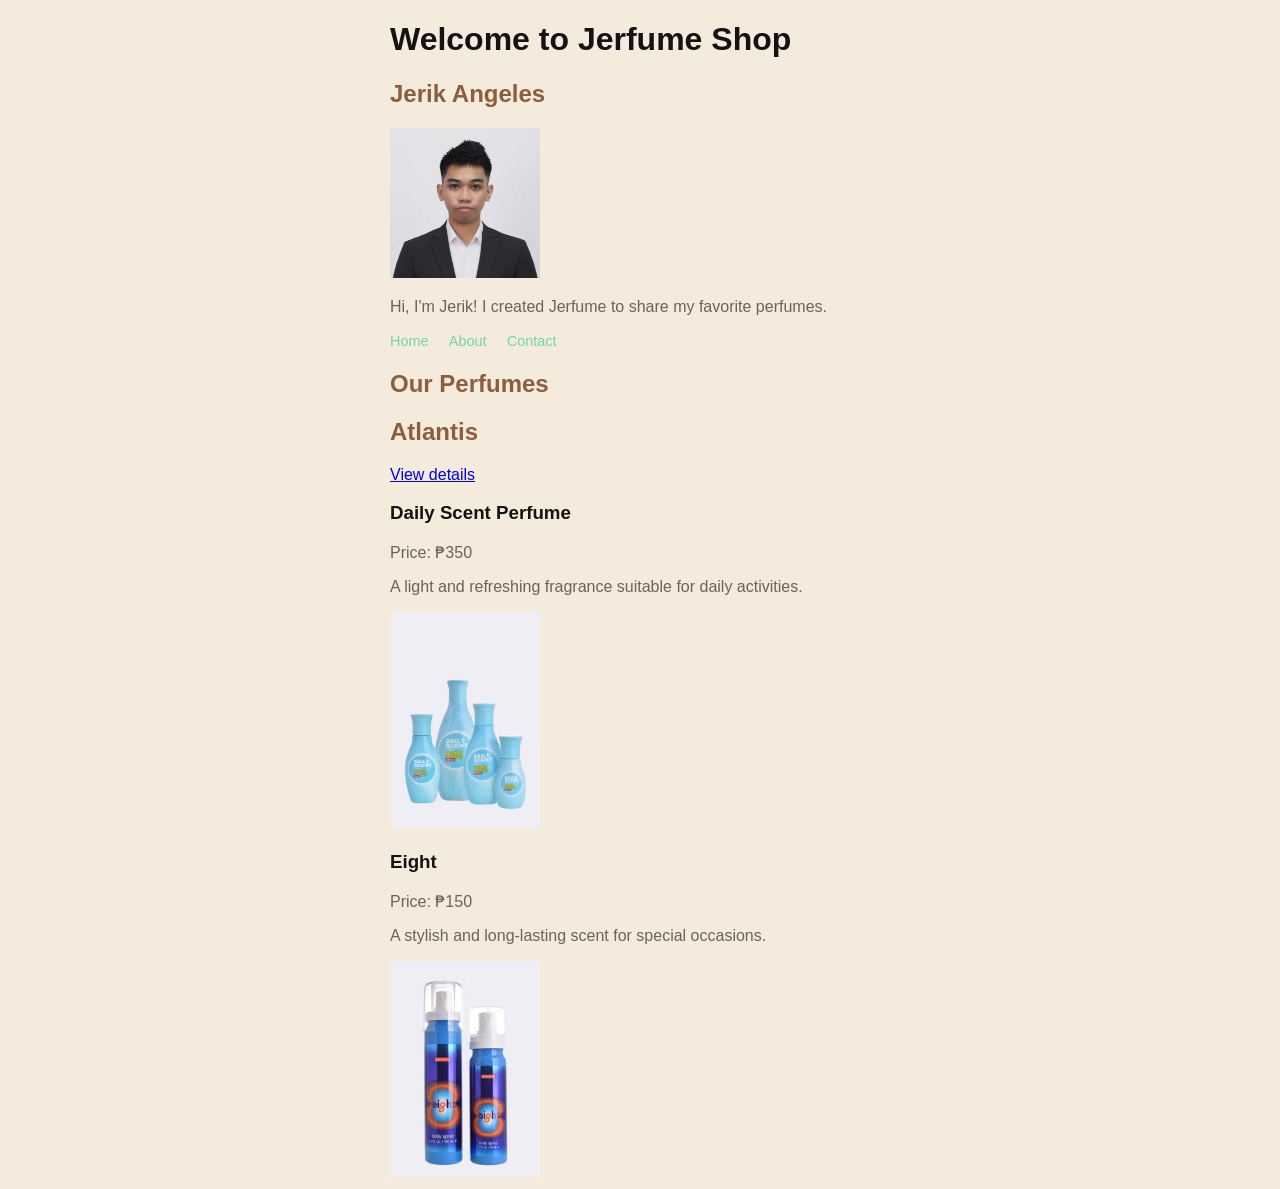
==== index.html @ 35aedf1f "updated" ====
<!DOCTYPE html>
<html lang="en">
<head>
    <meta charset="UTF-8">
    <title>Jerfume Shop</title>
        <link rel="stylesheet" href="style.css">


</head>
<body>
    <div style="width: 500px; margin: auto; text-align: justify;">
        
        <h1>Welcome to Jerfume Shop</h1>
        <h2>Jerik Angeles</h2>
        <img src="pic.jpg" alt="picture" width="30%" height="auto"><br>
        <p>Hi, I'm Jerik! I created Jerfume to share my favorite perfumes.</p>
        
<nav>
  <ul>
    <font color =blue><li><a href="index.html">Home</a></li>
    <li><a href="about.html">About</a></li>
    <li><a href="contact.html">Contact</a></li></font>
  </ul>
</nav></li>
        <h2>Our Perfumes</h2>
        
        <article>
            <h2>Atlantis</h2>
            <a href="products/atlantis.html">View details</a>

        </article>
        
        <article>
            <h3>Daily Scent Perfume</h3>
            <p>Price: ₱350</p>
            <p>A light and refreshing fragrance suitable for daily activities.</p>
            <img src="scent.jpg" alt="BENCH Daily Scent perfume" width="30%" height="auto">
        </article>
        
        <article>
            <h3>Eight</h3>
            <p>Price: ₱150</p>
            <p>A stylish and long-lasting scent for special occasions.</p>
            <img src="eight.jpg" width="30%" height="auto" alt="Eight">
        </article>
        
    </div>
</body>
</html>
</DOCTYPE html>
---- style.css ----
/* =========================
   VARIABLES
========================= */

:root {
    --brand-color: #8b5e3c;
    --brand-dark: #5c3d28;
    --accent-color: #c9a66b;
    --dark-color: #241ba7;
    --muted-color: #6b625a;
    --light-background: #e6a659;
    --white: #ffffff;
}


/* =========================
   BASE STYLES
========================= */

* {
    box-sizing: border-box;
}
body {
    background-color: #F5EBDD;
    color: #141212;
    font-family: Arial, sans-serif;
}

/* =========================
   HEADER
========================= */

header {
    background: var(--brand-color);
    color: white;
    padding: 25px;
    text-align: center;
}

header h1 {
    margin: 0;
}

/* =========================
   PRODUCT INFORMATION
========================= */

.product-container {
    display: flex;
    align-items: flex-start;
    gap: 40px;
    max-width: 1000px;
    margin: 30px auto;
    padding: 30px;
    background: white;
    border-radius: 15px;
    box-shadow: 0 4px 15px rgba(0, 0, 0, 0.1);
}

.product-image {
    flex: 1;
    text-align: center;
}

.product-image img {
    width: 300px;
    max-width: 100%;
    border-radius: 12px;
}

.product-description {
    flex: 1;
}

.product-description h2 {
    font-size: 32px;
    margin-top: 0;
}

.product-description h3 {
    color: var(--brand-color);
    margin-top: 20px;
}

.product-description p {
    color: var(--muted-color);
}

.product-description ul {
    padding-left: 20px;
}

.product-description li {
    margin-bottom: 8px;
}


/* =========================
   NAVIGATION
========================= */

nav ul { list-style: none; margin: 0; padding: 0; }
nav li { display: inline-block; margin-right: 16px; }
nav a { color: #6FD6A8; text-decoration: none; font-size: 0.9rem; }
nav a:hover { text-decoration: underline; }

/* =========================
   MAIN CONTENT
========================= */

main {  
    max-width: 1000px;
    margin: 40px auto;
    padding: 20px;
}

h2 {
    color: var(--brand-color);
}

p {
    color: var(--muted-color);
}


/* =========================
   PLACE CARDS
========================= */

.card {
  background: var(--paper);
  border-left: 4px solid var(--brand);
  border-radius: 8px;
  padding: 14px 16px;
  margin-bottom: 12px;
}

.card img {
    max-width: 100%;
    height: auto;
    border-radius: 10px;
}


/* =========================
   CONTACT FORM
========================= */

form {
    max-width: 650px;
    margin: 30px auto;
}

fieldset {
    background: white;
    border: none;
    border-radius: 12px;
    padding: 30px;
    box-shadow: 0 4px 15px rgba(0, 0, 0, 0.08);
}

legend {
    background: var(--brand-color);
    color: white;
    padding: 8px 18px;
    border-radius: 20px;
}

label {
    display: block;
    margin-top: 15px;
    font-weight: bold;
    
input:focus,
textarea:focus {
  outline: 3px solid var(--brand);
  outline-offset: 2px;
}

textarea {
    min-height: 120px;
}

button {
    background: var(--brand-color);
    color: white;
    border: none;
    padding: 12px 25px;
    border-radius: 20px;
    cursor: pointer;
    margin-top: 20px;
}

button:hover {
    opacity: 0.85;
}


/* =========================
   FOOTER
========================= */

footer {
    background: var(--dark-color);
    color: white;
    text-align: center;
    padding: 20px;
    margin-top: 40px;
}

footer p {
    color: white;
}
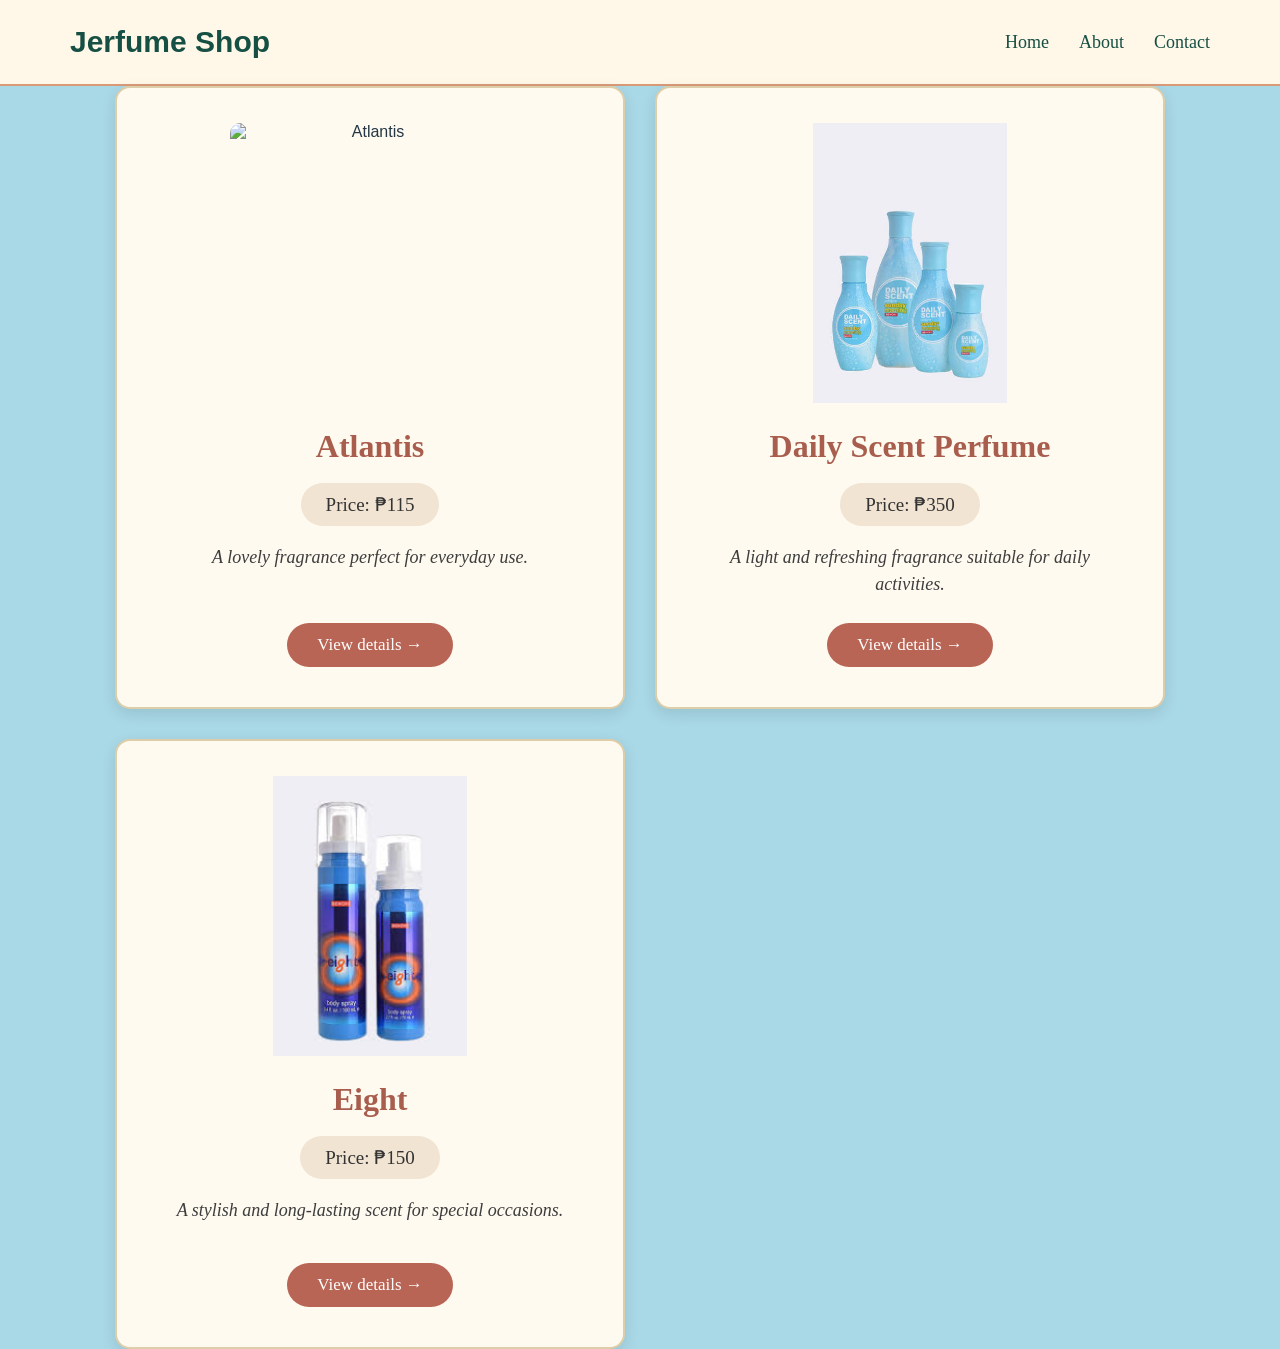
==== commit 01707f81: "update index" ====
--- a/index.html
+++ b/index.html
@@ -8,43 +8,73 @@
 
 </head>
 <body>
-    <div style="width: 500px; margin: auto; text-align: justify;">
-        
-        <h1>Welcome to Jerfume Shop</h1>
-        <h2>Jerik Angeles</h2>
-        <img src="pic.jpg" alt="picture" width="30%" height="auto"><br>
-        <p>Hi, I'm Jerik! I created Jerfume to share my favorite perfumes.</p>
-        
-<nav>
-  <ul>
-    <font color =blue><li><a href="index.html">Home</a></li>
-    <li><a href="about.html">About</a></li>
-    <li><a href="contact.html">Contact</a></li></font>
-  </ul>
-</nav></li>
-        <h2>Our Perfumes</h2>
-        
-        <article>
-            <h2>Atlantis</h2>
-            <a href="products/atlantis.html">View details</a>
 
-        </article>
-        
-        <article>
-            <h3>Daily Scent Perfume</h3>
-            <p>Price: ₱350</p>
-            <p>A light and refreshing fragrance suitable for daily activities.</p>
-            <img src="scent.jpg" alt="BENCH Daily Scent perfume" width="30%" height="auto">
-        </article>
-        
-        <article>
-            <h3>Eight</h3>
-            <p>Price: ₱150</p>
-            <p>A stylish and long-lasting scent for special occasions.</p>
-            <img src="eight.jpg" width="30%" height="auto" alt="Eight">
-        </article>
-        
+<header class="site-header">
+
+    <h1>Jerfume Shop</h1>
+
+    <nav>
+        <ul>
+            <li><a href="index.html">Home</a></li>
+            <li><a href="about.html">About</a></li>
+            <li><a href="contact.html">Contact</a></li>
+        </ul>
+    </nav>
+
+</header>
+        <div class="product-container">
+
+    <!-- 1. ATLANTIS -->
+    <div class="product-card">
+        <img src="Atlantis.jpg" alt="Atlantis">
+
+        <h2>Atlantis</h2>
+
+        <div class="price">
+            Price: ₱115
+        </div>
+
+        <p>
+            A lovely fragrance perfect for everyday use.
+        </p>
+
+        <a href="products/atlantis.html">View details →</a>
     </div>
-</body>
-</html>
-</DOCTYPE html>+
+
+    <!-- 2. DAILY SCENT -->
+    <div class="product-card">
+        <img src="scent.jpg" alt="Daily Scent Perfume">
+
+        <h2>Daily Scent Perfume</h2>
+
+        <div class="price">
+            Price: ₱350
+        </div>
+
+        <p>
+            A light and refreshing fragrance suitable for daily activities.
+        </p>
+
+        <a href="#">View details →</a>
+    </div>
+
+
+    <!-- 3. EIGHT -->
+    <div class="product-card">
+        <img src="eight.jpg" alt="Eight">
+
+        <h2>Eight</h2>
+
+        <div class="price">
+            Price: ₱150
+        </div>
+
+        <p>
+            A stylish and long-lasting scent for special occasions.
+        </p>
+
+        <a href="#">View details →</a>
+    </div>
+
+</div>
--- a/style.css
+++ b/style.css
@@ -1,213 +1,1002 @@
+/* =====================================
+   ATLANTIS PRODUCT PAGE
+===================================== */
+
+.atlantis-product {
+    background-color: #a9d8e6;
+    min-height: 100vh;
+    padding: 50px 30px;
+    box-sizing: border-box;
+}
+
+
+/* MAIN CARD */
+
+.atlantis-card {
+    max-width: 1100px;
+    margin: auto;
+
+    background-color: #fffaf0;
+
+    border: 2px solid #ddcda9;
+    border-radius: 18px;
+
+    padding: 40px;
+
+    display: grid;
+    grid-template-columns: 45% 55%;
+    gap: 45px;
+
+    box-sizing: border-box;
+
+    box-shadow: 0 5px 15px rgba(0,0,0,0.10);
+}
+
+
+/* IMAGE */
+
+.atlantis-image {
+    display: flex;
+    justify-content: center;
+    align-items: flex-start;
+}
+
+.atlantis-image img {
+    width: 100%;
+    max-width: 400px;
+    height: 400px;
+
+    object-fit: contain;
+
+    margin-top: -15px;
+
+    border-radius: 12px;
+}
+
+
+/* DETAILS */
+
+.atlantis-details h1 {
+    font-family: Georgia, serif;
+
+    font-size: 50px;
+    font-style: italic;
+
+    color: #176b63;
+
+    margin: 0 0 25px;
+}
+
+
+/* DETAILS ROW */
+
+.detail-row {
+    display: grid;
+    grid-template-columns: 35% 65%;
+
+    padding: 17px 0;
+
+    border-top: 1px solid #ddd8ca;
+
+    font-size: 18px;
+}
+
+.detail-row strong {
+    color: #087c57;
+}
+
+.detail-row em {
+    font-family: Georgia, serif;
+}
+
+
+/* WHY CHOOSE */
+
+.atlantis-details h2 {
+    font-family: Georgia, serif;
+
+    color: #087c57;
+
+    font-size: 24px;
+
+    margin-top: 30px;
+}
+
+.benefits {
+    padding-left: 25px;
+}
+
+.benefits li {
+    margin: 10px 0;
+
+    font-size: 17px;
+}
+
+
+/* QUANTITY */
+
+.quantity {
+    margin-top: 25px;
+}
+
+.quantity label {
+    color: #176b63;
+
+    font-weight: bold;
+
+    margin-right: 12px;
+}
+
+.quantity input {
+    width: 80px;
+
+    padding: 10px;
+
+    border: 1px solid #ccc;
+
+    border-radius: 8px;
+}
+
+
+/* BUTTONS */
+
+.product-buttons {
+    display: flex;
+
+    gap: 15px;
+
+    margin-top: 25px;
+}
+
+.product-buttons button {
+    flex: 1;
+
+    padding: 14px;
+
+    border: none;
+
+    border-radius: 30px;
+
+    background-color: #69afc2;
+
+    color: white;
+
+    font-size: 17px;
+
+    cursor: pointer;
+}
+
+.product-buttons button:hover {
+    background-color: #438e9f;
+}
+
+
+/* EXTRAS */
+
+.extras {
+    margin-top: 25px;
+
+    border: 1px solid #cfc7b5;
+
+    padding: 15px;
+}
+
+.extras legend {
+    color: #087c57;
+
+    font-weight: bold;
+}
+
+.extras label {
+    margin-right: 15px;
+
+    font-size: 15px;
+}
+
+
+/* ORDER */
+
+.order {
+    margin-top: 20px;
+}
+
+.order input {
+    padding: 10px;
+
+    width: 180px;
+
+    border: 1px solid #ccc;
+
+    border-radius: 7px;
+}
+
+.order button {
+    padding: 10px 18px;
+
+    border: none;
+
+    border-radius: 7px;
+
+    background-color: #69afc2;
+
+    color: white;
+
+    cursor: pointer;
+}
+
+
+/* FOOTER */
+
+footer {
+    background-color: #a9d8e6;
+
+    text-align: center;
+
+    padding: 20px;
+
+    color: #426b76;
+}
+
+
+/* MOBILE */
+
+@media (max-width: 800px) {
+
+    .atlantis-card {
+        grid-template-columns: 1fr;
+
+        padding: 25px;
+    }
+
+    .atlantis-image img {
+        height: 300px;
+    }
+
+    .product-buttons {
+        flex-direction: column;
+    }
+}
+
+
+
 /* =========================
-   VARIABLES
-========================= */
-
-:root {
-    --brand-color: #8b5e3c;
-    --brand-dark: #5c3d28;
-    --accent-color: #c9a66b;
-    --dark-color: #241ba7;
-    --muted-color: #6b625a;
-    --light-background: #e6a659;
-    --white: #ffffff;
-}
-
-
-/* =========================
-   BASE STYLES
-========================= */
+   OUR PERFUMES/ index
+   ========================= */
+
+.products {
+    width: 100%;
+    padding: 80px 50px;
+    box-sizing: border-box;
+
+    background-color: #a9d8e6;
+
+    text-align: center;
+}
+
+/* TITLE */
+
+.products > h1 {
+    font-family: Georgia, serif;
+    font-size: 48px;
+    font-style: italic;
+
+    color: #1f1f1f;
+
+    margin: 0 0 55px;
+}
+
+
+/* PRODUCT CONTAINER */
+
+.product-container {
+    width: 100%;
+    max-width: 1050px;
+
+    margin: 0 auto;
+
+    display: grid;
+    grid-template-columns: repeat(2, 1fr);
+
+    gap: 30px;
+}
+
+
+/* PRODUCT CARD */
+
+.product-card {
+    background-color: #fffaf0;
+
+    border: 2px solid #ddcda9;
+    border-radius: 15px;
+
+    padding: 35px 35px 40px;
+
+    min-height: 610px;
+
+    box-sizing: border-box;
+
+    display: flex;
+    flex-direction: column;
+    align-items: center;
+
+    text-align: center;
+
+    box-shadow: 0 5px 15px rgba(0, 0, 0, 0.10);
+
+    transition: transform 0.3s ease,
+                box-shadow 0.3s ease;
+}
+
+
+/* HOVER */
+
+.product-card:hover {
+    transform: translateY(-6px);
+
+    box-shadow: 0 10px 25px rgba(0, 0, 0, 0.15);
+}
+
+
+/* PRODUCT IMAGE */
+
+.product-card img {
+    width: 280px;
+    height: 280px;
+
+    object-fit: contain;
+
+    margin-bottom: 20px;
+
+    border-radius: 10px;
+}
+
+
+/* PRODUCT NAME */
+
+.product-card h2 {
+    font-family: Georgia, serif;
+
+    font-size: 32px;
+
+    color: #a85d4d;
+
+    margin: 5px 0 18px;
+}
+
+
+/* PRICE */
+
+.product-card .price {
+    background-color: #f1e4d2;
+
+    padding: 10px 25px;
+
+    border-radius: 30px;
+
+    font-family: Georgia, serif;
+
+    font-size: 19px;
+
+    color: #333;
+
+    margin-bottom: 18px;
+}
+
+
+/* DESCRIPTION */
+
+.product-card p {
+    max-width: 400px;
+
+    font-family: Georgia, serif;
+
+    font-size: 18px;
+
+    font-style: italic;
+
+    line-height: 1.5;
+
+    color: #3d3d3d;
+
+    margin: 0 0 25px;
+}
+
+
+/* VIEW DETAILS BUTTON */
+
+.product-card a {
+    margin-top: auto;
+
+    display: inline-block;
+
+    background-color: #b96555;
+
+    color: white;
+
+    padding: 12px 30px;
+
+    border-radius: 30px;
+
+    font-family: Georgia, serif;
+
+    font-size: 17px;
+
+    text-decoration: none;
+
+    transition: 0.3s;
+}
+
+
+/* BUTTON HOVER */
+
+.product-card a:hover {
+    background-color: #8f493d;
+
+    transform: scale(1.05);
+}
 
 * {
+    margin: 0;
+    padding: 0;
     box-sizing: border-box;
 }
+
 body {
-    background-color: #F5EBDD;
-    color: #141212;
     font-family: Arial, sans-serif;
-}
-
-/* =========================
-   HEADER
-========================= */
+    background-color: #a9d8e6;
+    color: #243746;
+}
+
+
+/* HEADER */
 
 header {
-    background: var(--brand-color);
+    background-color: #fff8e8;
+
+    padding: 22px 70px;
+
+    display: flex;
+    justify-content: space-between;
+    align-items: center;
+
+    border-bottom: 2px solid #c78f78;
+}
+
+.logo {
+    color: #174f3b;
+
+    text-decoration: none;
+
+    font-family: Georgia, serif;
+    font-size: 28px;
+    font-weight: bold;
+}
+
+nav {
+    display: flex;
+    gap: 30px;
+}
+
+nav a {
+    color: #174f3b;
+
+    text-decoration: none;
+
+    font-family: Georgia, serif;
+    font-size: 18px;
+}
+
+nav a:hover,
+nav .active {
+    color: #b66c57;
+}
+
+
+/* HERO */
+
+.about-hero {
+    min-height: 380px;
+
+    display: flex;
+    justify-content: center;
+    align-items: center;
+
+    text-align: center;
+
+    padding: 60px 20px;
+}
+
+.hero-text {
+    max-width: 750px;
+}
+
+.small-title {
+    color: #087c57;
+
+    letter-spacing: 4px;
+    font-size: 14px;
+
+    margin-bottom: 15px;
+}
+
+.hero-text h1 {
+    font-family: Georgia, serif;
+
+    font-size: 60px;
+    font-style: italic;
+
+    color: #174f3b;
+
+    margin-bottom: 20px;
+}
+
+.hero-text p:last-child {
+    font-family: Georgia, serif;
+
+    font-size: 21px;
+    line-height: 1.6;
+
+    color: #555;
+}
+
+
+/* CONTENT */
+
+.about-content {
+    width: 90%;
+    max-width: 1100px;
+
+    margin: 0 auto 70px;
+}
+
+.about-card {
+    background-color: #fffdf7;
+
+    border: 2px solid #dfcfad;
+    border-radius: 18px;
+
+    padding: 40px;
+
+    margin-bottom: 25px;
+
+    box-shadow: 0 5px 18px rgba(0, 0, 0, 0.08);
+}
+
+.about-card h2 {
+    font-family: Georgia, serif;
+
+    color: #087c57;
+
+    font-size: 30px;
+
+    margin-bottom: 20px;
+}
+
+.about-card p {
+    font-family: Georgia, serif;
+
+    font-size: 17px;
+    line-height: 1.8;
+
+    color: #555;
+
+    margin-bottom: 15px;
+}
+
+
+/* REASONS */
+
+.reasons {
+    display: grid;
+
+    grid-template-columns: repeat(3, 1fr);
+
+    gap: 25px;
+}
+
+.reasons div {
+    background-color: #f8f1df;
+
+    padding: 25px;
+
+    border-radius: 12px;
+
+    text-align: center;
+}
+
+.reasons span {
+    color: #b66c57;
+
+    font-family: Georgia, serif;
+
+    font-size: 30px;
+    font-weight: bold;
+}
+
+.reasons h3 {
+    color: #174f3b;
+
+    font-family: Georgia, serif;
+
+    font-size: 22px;
+
+    margin: 10px 0;
+}
+
+.reasons p {
+    font-size: 15px;
+    line-height: 1.5;
+}
+
+
+/* FOOTER */
+
+footer {
+    background-color: #fff8e8;
+
+    text-align: center;
+
+    padding: 25px;
+
+    border-top: 2px solid #c78f78;
+
+    color: #555;
+}
+
+
+/* MOBILE */
+
+@media (max-width: 750px) {
+
+    header {
+        flex-direction: column;
+        gap: 15px;
+
+        padding: 20px;
+    }
+
+    .hero-text h1 {
+        font-size: 45px;
+    }
+
+    .reasons {
+        grid-template-columns: 1fr;
+    }
+
+    .about-card {
+        padding: 25px;
+    }
+}
+
+* {
+    margin: 0;
+    padding: 0;
+    box-sizing: border-box;
+}
+
+body {
+    font-family: Arial, sans-serif;
+
+    background-color: #a9d8e6;
+
+    color: #243746;
+}
+
+
+/* HEADER */
+
+header {
+    background-color: #fff8e8;
+
+    padding: 22px 70px;
+
+    display: flex;
+
+    justify-content: space-between;
+    align-items: center;
+
+    border-bottom: 2px solid #c78f78;
+}
+
+.logo {
+    color: #174f3b;
+
+    text-decoration: none;
+
+    font-family: Georgia, serif;
+
+    font-size: 28px;
+    font-weight: bold;
+}
+
+nav {
+    display: flex;
+    gap: 30px;
+}
+
+nav a {
+    color: #174f3b;
+
+    text-decoration: none;
+
+    font-family: Georgia, serif;
+
+    font-size: 18px;
+}
+
+nav a:hover,
+nav .active {
+    color: #b66c57;
+}
+
+
+/* HERO */
+
+.contact-hero {
+    text-align: center;
+
+    padding: 70px 20px 50px;
+}
+
+.small-title {
+    color: #087c57;
+
+    font-size: 14px;
+
+    letter-spacing: 4px;
+
+    margin-bottom: 15px;
+}
+
+.contact-hero h1 {
+    font-family: Georgia, serif;
+
+    font-size: 60px;
+
+    font-style: italic;
+
+    color: #174f3b;
+
+    margin-bottom: 20px;
+}
+
+.contact-hero p:last-child {
+    font-family: Georgia, serif;
+
+    font-size: 19px;
+
+    color: #555;
+}
+
+
+/* CONTACT CONTAINER */
+
+.contact-container {
+    width: 90%;
+    max-width: 1100px;
+
+    margin: 0 auto 70px;
+
+    display: grid;
+
+    grid-template-columns: 1fr 1fr;
+
+    gap: 30px;
+}
+
+
+/* INFO */
+
+.contact-info,
+.contact-form {
+    background-color: #fffdf7;
+
+    border: 2px solid #dfcfad;
+
+    border-radius: 18px;
+
+    padding: 40px;
+
+    box-shadow: 0 5px 18px rgba(0, 0, 0, 0.08);
+}
+
+.contact-info h2,
+.contact-form h2 {
+    font-family: Georgia, serif;
+
+    font-size: 30px;
+
+    color: #087c57;
+
+    margin-bottom: 20px;
+}
+
+.contact-info > p {
+    font-family: Georgia, serif;
+
+    line-height: 1.7;
+
+    color: #555;
+
+    margin-bottom: 30px;
+}
+
+
+/* INFO ITEMS */
+
+.info-item {
+    display: flex;
+
+    align-items: center;
+
+    gap: 18px;
+
+    padding: 20px 0;
+
+    border-top: 1px solid #ddd8ca;
+}
+
+.info-item span {
+    font-size: 28px;
+}
+
+.info-item h3 {
+    color: #174f3b;
+
+    font-family: Georgia, serif;
+
+    margin-bottom: 5px;
+}
+
+.info-item p {
+    color: #555;
+}
+
+
+/* FORM */
+
+.contact-form form {
+    display: flex;
+
+    flex-direction: column;
+}
+
+.contact-form label {
+    margin-bottom: 7px;
+
+    color: #174f3b;
+
+    font-weight: bold;
+}
+
+.contact-form input,
+.contact-form textarea {
+    width: 100%;
+
+    padding: 13px;
+
+    margin-bottom: 20px;
+
+    border: 1px solid #d6cdbb;
+
+    border-radius: 8px;
+
+    background-color: #fff;
+
+    font-family: Arial, sans-serif;
+
+    font-size: 15px;
+}
+
+.contact-form textarea {
+    resize: vertical;
+}
+
+.contact-form input:focus,
+.contact-form textarea:focus {
+    outline: none;
+
+    border-color: #69afc2;
+}
+
+
+/* BUTTON */
+
+.contact-form button {
+    padding: 14px;
+
+    border: none;
+
+    border-radius: 25px;
+
+    background-color: #176b63;
+
     color: white;
+
+    font-size: 16px;
+
+    cursor: pointer;
+}
+
+.contact-form button:hover {
+    background-color: #0d514b;
+}
+
+
+/* FOOTER */
+
+footer {
+    background-color: #fff8e8;
+
+    text-align: center;
+
     padding: 25px;
-    text-align: center;
-}
-
-header h1 {
+
+    color: #555;
+
+    border-top: 2px solid #c78f78;
+}
+
+
+/* MOBILE */
+
+@media (max-width: 750px) {
+
+    header {
+        flex-direction: column;
+
+        gap: 15px;
+
+        padding: 20px;
+    }
+
+    .contact-hero h1 {
+        font-size: 45px;
+    }
+
+    .contact-container {
+        grid-template-columns: 1fr;
+    }
+
+    .contact-info,
+    .contact-form {
+        padding: 25px;
+    }
+}
+
+.site-header {
+    display: flex;
+    justify-content: space-between;
+    align-items: center;
+    padding: 25px 70px;
+    background-color: #fff8e8;
+    border-bottom: 2px solid #d99a78;
+}
+
+.site-header h1 {
     margin: 0;
-}
-
-/* =========================
-   PRODUCT INFORMATION
-========================= */
-
-.product-container {
-    display: flex;
-    align-items: flex-start;
-    gap: 40px;
-    max-width: 1000px;
-    margin: 30px auto;
-    padding: 30px;
-    background: white;
-    border-radius: 15px;
-    box-shadow: 0 4px 15px rgba(0, 0, 0, 0.1);
-}
-
-.product-image {
-    flex: 1;
-    text-align: center;
-}
-
-.product-image img {
-    width: 300px;
-    max-width: 100%;
-    border-radius: 12px;
-}
-
-.product-description {
-    flex: 1;
-}
-
-.product-description h2 {
-    font-size: 32px;
-    margin-top: 0;
-}
-
-.product-description h3 {
-    color: var(--brand-color);
-    margin-top: 20px;
-}
-
-.product-description p {
-    color: var(--muted-color);
-}
-
-.product-description ul {
-    padding-left: 20px;
-}
-
-.product-description li {
-    margin-bottom: 8px;
-}
-
-
-/* =========================
-   NAVIGATION
-========================= */
-
-nav ul { list-style: none; margin: 0; padding: 0; }
-nav li { display: inline-block; margin-right: 16px; }
-nav a { color: #6FD6A8; text-decoration: none; font-size: 0.9rem; }
-nav a:hover { text-decoration: underline; }
-
-/* =========================
-   MAIN CONTENT
-========================= */
-
-main {  
-    max-width: 1000px;
-    margin: 40px auto;
-    padding: 20px;
-}
-
-h2 {
-    color: var(--brand-color);
-}
-
-p {
-    color: var(--muted-color);
-}
-
-
-/* =========================
-   PLACE CARDS
-========================= */
-
-.card {
-  background: var(--paper);
-  border-left: 4px solid var(--brand);
-  border-radius: 8px;
-  padding: 14px 16px;
-  margin-bottom: 12px;
-}
-
-.card img {
-    max-width: 100%;
-    height: auto;
-    border-radius: 10px;
-}
-
-
-/* =========================
-   CONTACT FORM
-========================= */
-
-form {
-    max-width: 650px;
-    margin: 30px auto;
-}
-
-fieldset {
-    background: white;
-    border: none;
-    border-radius: 12px;
-    padding: 30px;
-    box-shadow: 0 4px 15px rgba(0, 0, 0, 0.08);
-}
-
-legend {
-    background: var(--brand-color);
-    color: white;
-    padding: 8px 18px;
-    border-radius: 20px;
-}
-
-label {
+    color: #164f43;
+    font-size: 30px;
+}
+
+.site-header nav ul {
+    display: flex;
+    gap: 30px;
+    list-style: none;
+    margin: 0;
+    padding: 0;
+}
+
+.site-header nav ul li {
     display: block;
-    margin-top: 15px;
-    font-weight: bold;
-    
-input:focus,
-textarea:focus {
-  outline: 3px solid var(--brand);
-  outline-offset: 2px;
-}
-
-textarea {
-    min-height: 120px;
-}
-
-button {
-    background: var(--brand-color);
-    color: white;
-    border: none;
-    padding: 12px 25px;
-    border-radius: 20px;
-    cursor: pointer;
-    margin-top: 20px;
-}
-
-button:hover {
-    opacity: 0.85;
-}
-
-
-/* =========================
-   FOOTER
-========================= */
-
-footer {
-    background: var(--dark-color);
-    color: white;
-    text-align: center;
-    padding: 20px;
-    margin-top: 40px;
-}
-
-footer p {
-    color: white;
+}
+
+.site-header nav ul li a {
+    text-decoration: none;
+    color: #164f43;
+    font-size: 18px;
+}
+
+.site-header nav ul li a:hover {
+    color: #c86b55;
 }
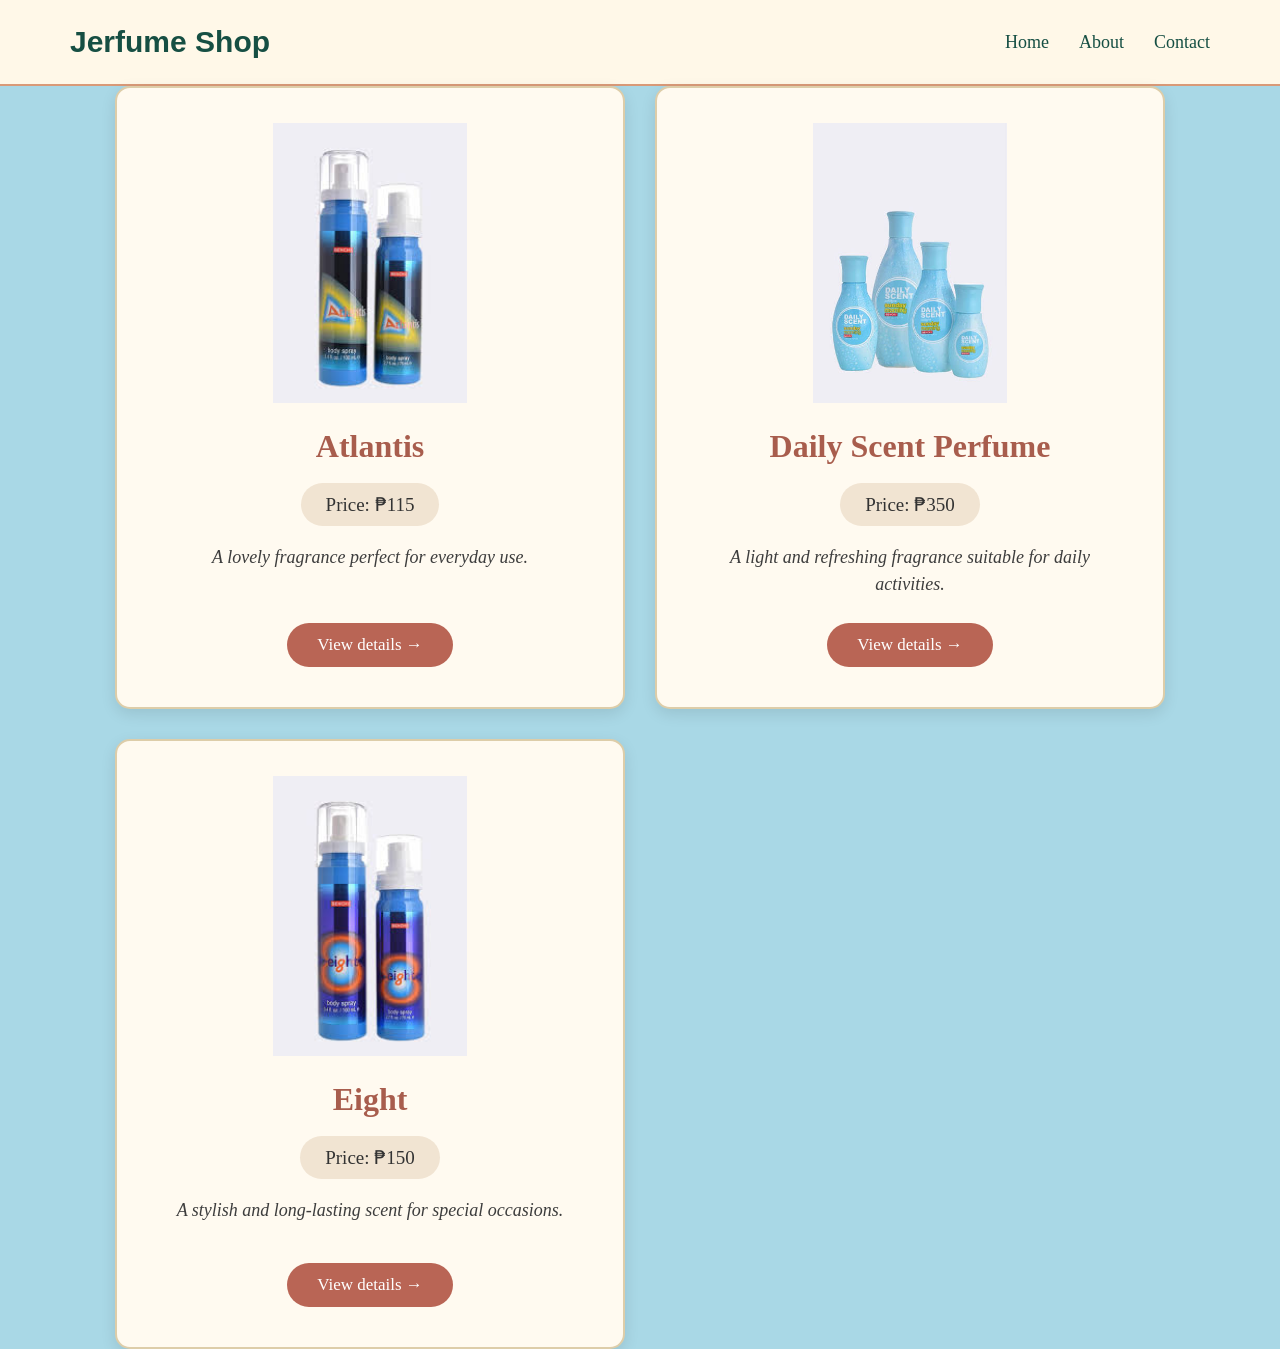
==== commit 43d507be: "update" ====
--- a/index.html
+++ b/index.html
@@ -26,7 +26,7 @@
 
     <!-- 1. ATLANTIS -->
     <div class="product-card">
-        <img src="Atlantis.jpg" alt="Atlantis">
+        <img src="atlantis.jpg" alt="Atlantis">
 
         <h2>Atlantis</h2>
 
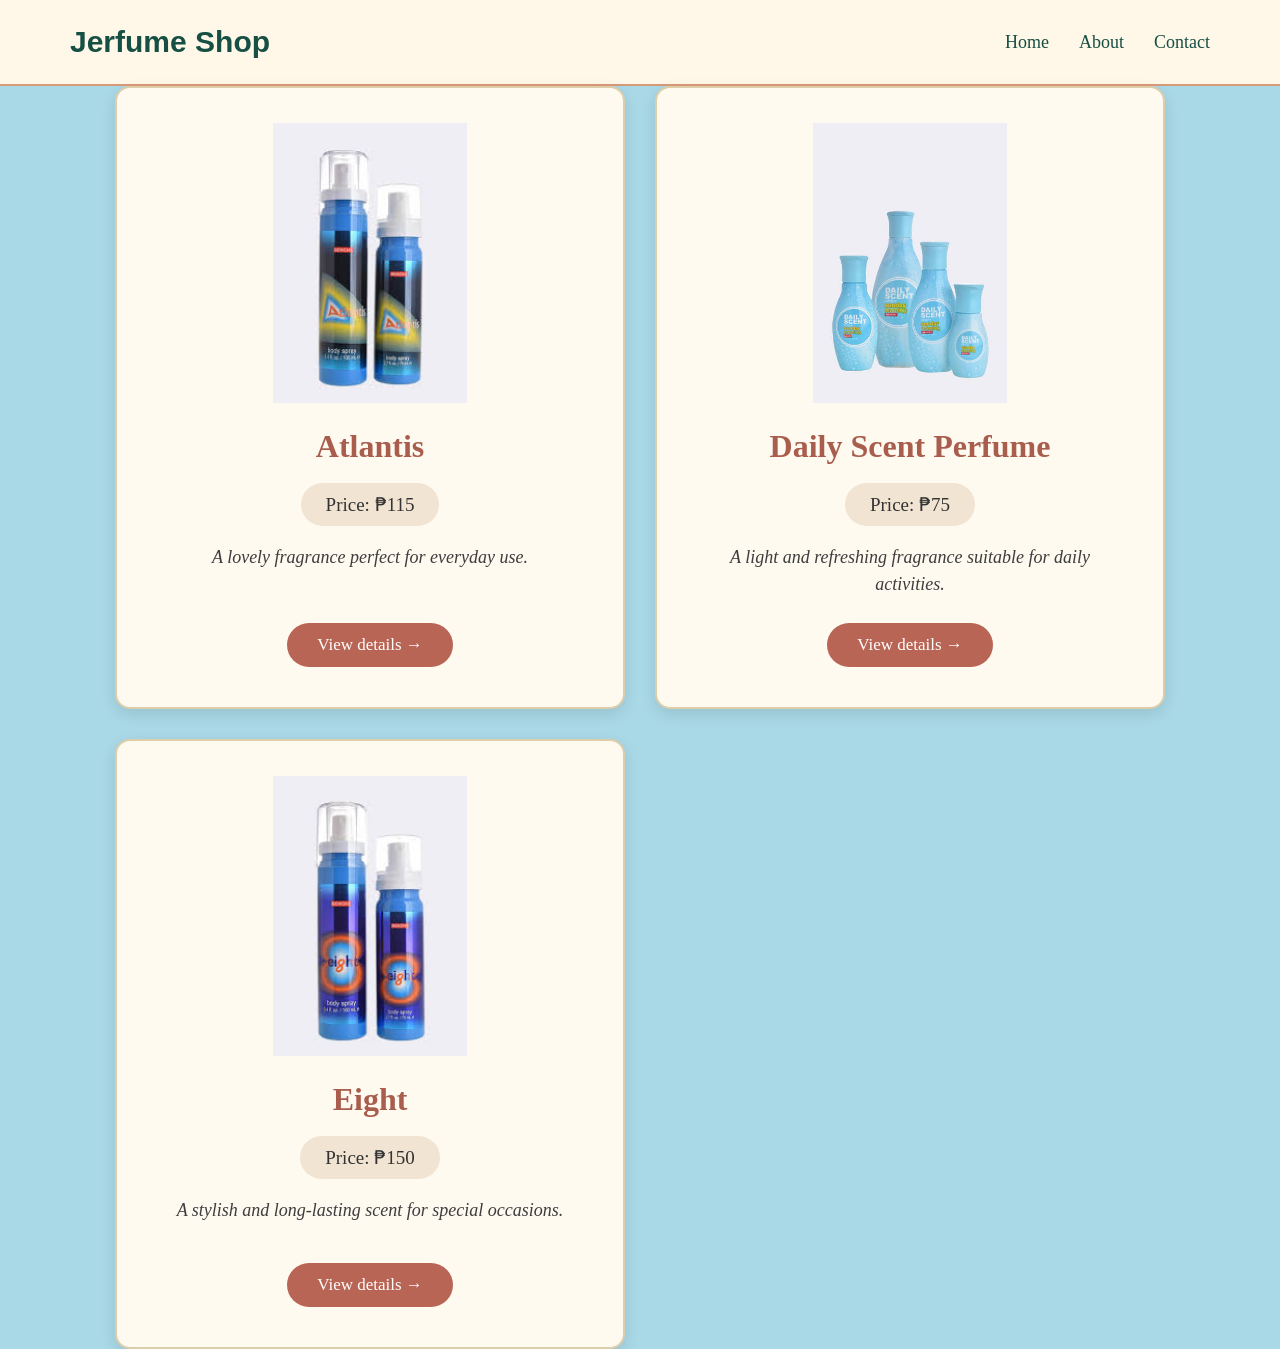
==== commit 1b9065b1: "updated" ====
--- a/index.html
+++ b/index.html
@@ -49,14 +49,14 @@
         <h2>Daily Scent Perfume</h2>
 
         <div class="price">
-            Price: ₱350
+            Price: ₱75
         </div>
 
         <p>
             A light and refreshing fragrance suitable for daily activities.
         </p>
 
-        <a href="#">View details →</a>
+        <a href="/products/scent.html">View details →</a>
     </div>
 
 
@@ -74,7 +74,7 @@
             A stylish and long-lasting scent for special occasions.
         </p>
 
-        <a href="#">View details →</a>
+        <a href="products/eight.html">View details →</a>
     </div>
 
 </div>
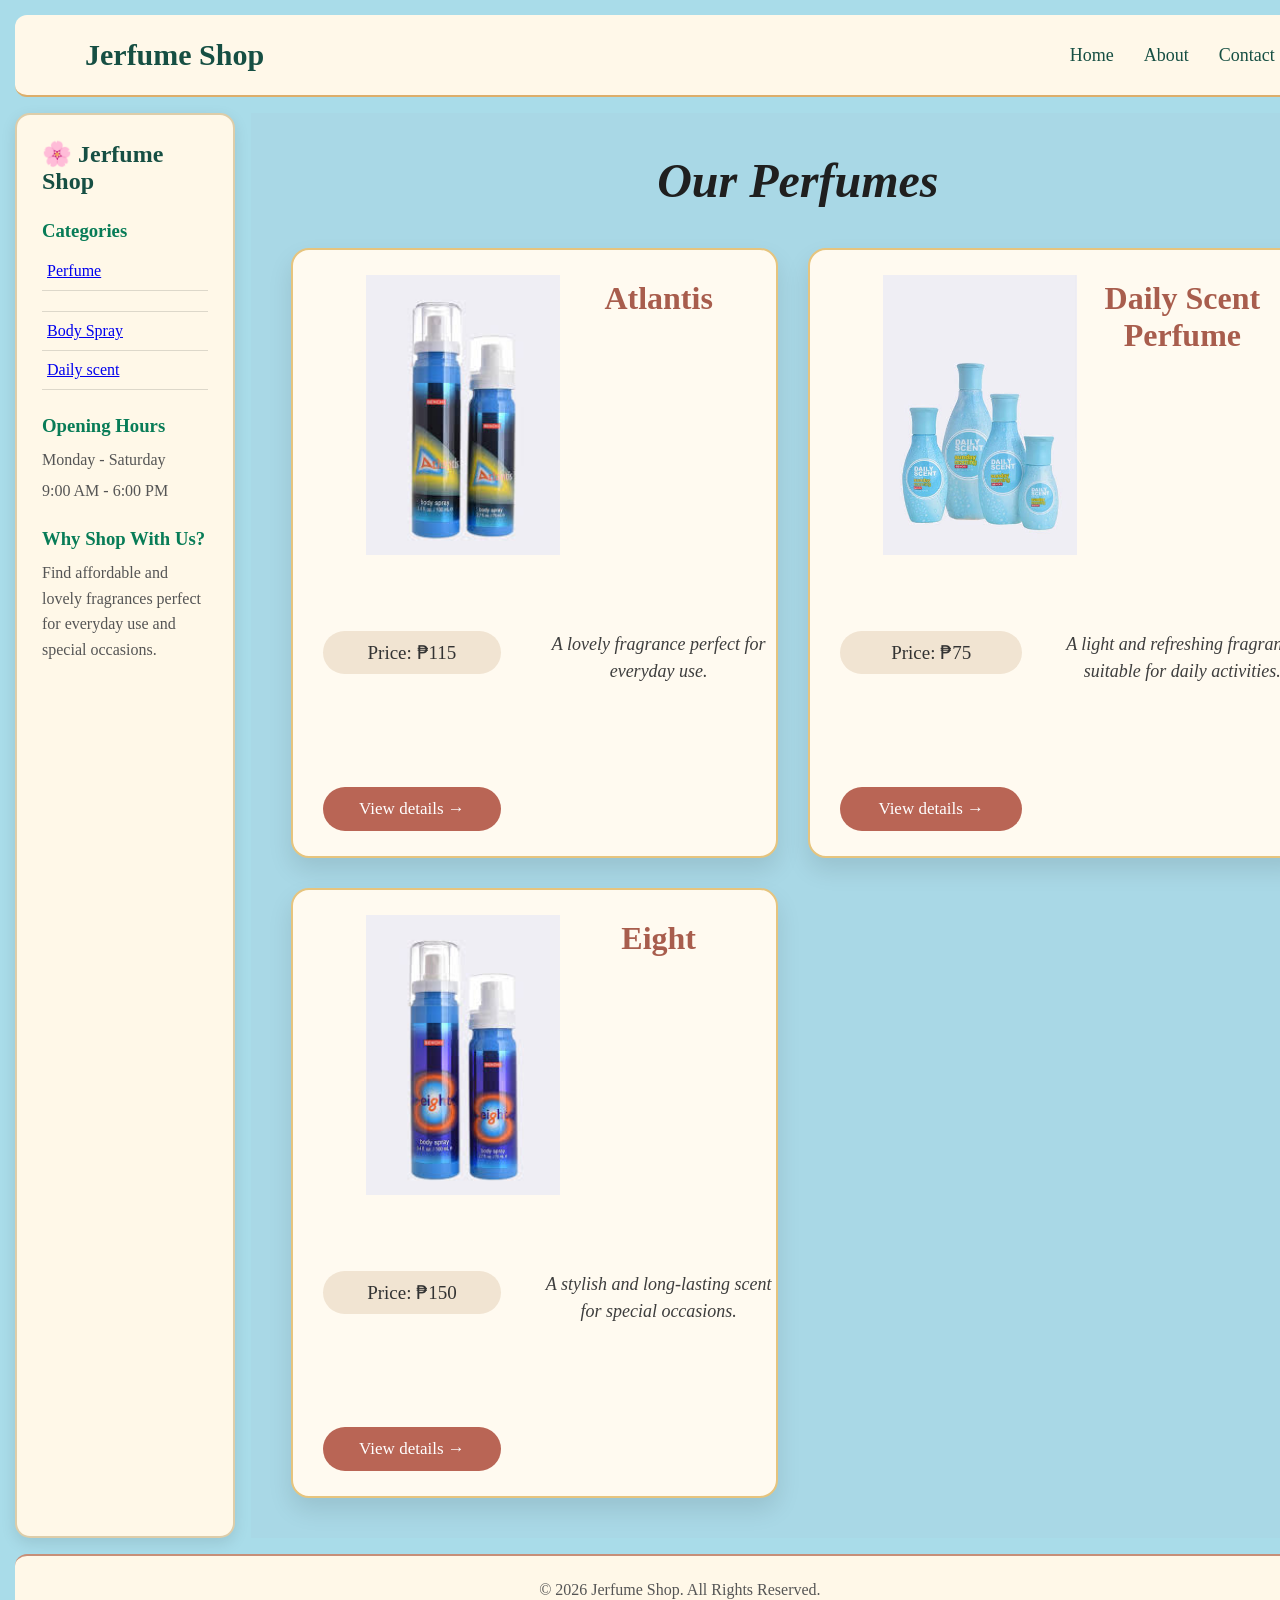
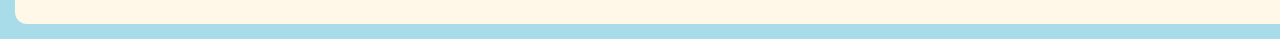
==== commit 6c6e239e: "update" ====
--- a/index.html
+++ b/index.html
@@ -1,80 +1,166 @@
 <!DOCTYPE html>
 <html lang="en">
+
 <head>
     <meta charset="UTF-8">
+    <meta name="viewport" content="width=device-width, initial-scale=1.0">
+
     <title>Jerfume Shop</title>
-        <link rel="stylesheet" href="style.css">
+
+    <link rel="stylesheet" href="style.css">
+</head>
+
+<body>
+
+<div class="page">
+
+    <!-- HEADER -->
+    <header class="site-header">
+
+        <h1>Jerfume Shop</h1>
+
+        <nav>
+            <ul>
+                <li><a href="index.html">Home</a></li>
+                <li><a href="about.html">About</a></li>
+                <li><a href="contact.html">Contact</a></li>
+            </ul>
+        </nav>
+
+    </header>
 
 
-</head>
-<body>
+    <!-- SIDEBAR -->
+    <aside class="sidebar">
 
-<header class="site-header">
+        <h2>🌸 Jerfume Shop</h2>
 
-    <h1>Jerfume Shop</h1>
+        <h3>Categories</h3>
 
-    <nav>
         <ul>
-            <li><a href="index.html">Home</a></li>
-            <li><a href="about.html">About</a></li>
-            <li><a href="contact.html">Contact</a></li>
+            <li><a href="products/atlantis.html">Perfume</a></li>
+            <li><li><a href="products/eight.html">Body Spray</li>
+            <li><a href="products/scent.html">Daily scent</a></li>
+        
         </ul>
-    </nav>
 
-</header>
-        <div class="product-container">
+        <h3>Opening Hours</h3>
 
-    <!-- 1. ATLANTIS -->
-    <div class="product-card">
-        <img src="atlantis.jpg" alt="Atlantis">
+        <p>Monday - Saturday</p>
+        <p>9:00 AM - 6:00 PM</p>
 
-        <h2>Atlantis</h2>
-
-        <div class="price">
-            Price: ₱115
-        </div>
+        <h3>Why Shop With Us?</h3>
 
         <p>
-            A lovely fragrance perfect for everyday use.
+            Find affordable and lovely
+            fragrances perfect for
+            everyday use and special
+            occasions.
         </p>
 
-        <a href="products/atlantis.html">View details →</a>
-    </div>
+    </aside>
 
 
-    <!-- 2. DAILY SCENT -->
-    <div class="product-card">
-        <img src="scent.jpg" alt="Daily Scent Perfume">
+    <!-- MAIN -->
+    <main>
 
-        <h2>Daily Scent Perfume</h2>
+        <section class="products">
 
-        <div class="price">
-            Price: ₱75
-        </div>
+            <h1>Our Perfumes</h1>
+
+            <div class="product-container">
+
+
+                <!-- 1. ATLANTIS -->
+                <div class="product-card">
+
+                    <img src="atlantis.jpg" alt="Atlantis">
+
+                    <h2>Atlantis</h2>
+
+                    <div class="price">
+                        Price: ₱115
+                    </div>
+
+                    <p>
+                        A lovely fragrance perfect
+                        for everyday use.
+                    </p>
+
+                    <a href="products/atlantis.html">
+                        View details →
+                    </a>
+
+                </div>
+
+
+                <!-- 2. DAILY SCENT -->
+                <div class="product-card">
+
+                    <img src="scent.jpg"
+                         alt="Daily Scent Perfume">
+
+                    <h2>Daily Scent Perfume</h2>
+
+                    <div class="price">
+                        Price: ₱75
+                    </div>
+
+                    <p>
+                        A light and refreshing
+                        fragrance suitable for
+                        daily activities.
+                    </p>
+
+                    <a href="products/scent.html">
+                        View details →
+                    </a>
+
+                </div>
+
+
+                <!-- 3. EIGHT -->
+                <div class="product-card">
+
+                    <img src="eight.jpg"
+                         alt="Eight">
+
+                    <h2>Eight</h2>
+
+                    <div class="price">
+                        Price: ₱150
+                    </div>
+
+                    <p>
+                        A stylish and long-lasting
+                        scent for special occasions.
+                    </p>
+
+                    <a href="products/eight.html">
+                        View details →
+                    </a>
+
+                </div>
+
+
+            </div>
+
+        </section>
+
+    </main>
+
+
+    <!-- FOOTER -->
+    <footer>
 
         <p>
-            A light and refreshing fragrance suitable for daily activities.
+            © 2026 Jerfume Shop.
+            All Rights Reserved.
         </p>
 
-        <a href="/products/scent.html">View details →</a>
-    </div>
+    </footer>
 
+</div>
 
-    <!-- 3. EIGHT -->
-    <div class="product-card">
-        <img src="eight.jpg" alt="Eight">
-
-        <h2>Eight</h2>
-
-        <div class="price">
-            Price: ₱150
-        </div>
-
-        <p>
-            A stylish and long-lasting scent for special occasions.
-        </p>
-
-        <a href="products/eight.html">View details →</a>
-    </div>
-
-</div>+</body>
+</html>
--- a/style.css
+++ b/style.css
@@ -1,439 +1,6 @@
 /* =====================================
-   ATLANTIS PRODUCT PAGE
-===================================== */
-
-.atlantis-product {
-    background-color: #a9d8e6;
-    min-height: 100vh;
-    padding: 50px 30px;
-    box-sizing: border-box;
-}
-
-
-/* MAIN CARD */
-
-.atlantis-card {
-    max-width: 1100px;
-    margin: auto;
-
-    background-color: #fffaf0;
-
-    border: 2px solid #ddcda9;
-    border-radius: 18px;
-
-    padding: 40px;
-
-    display: grid;
-    grid-template-columns: 45% 55%;
-    gap: 45px;
-
-    box-sizing: border-box;
-
-    box-shadow: 0 5px 15px rgba(0,0,0,0.10);
-}
-
-
-/* IMAGE */
-
-.atlantis-image {
-    display: flex;
-    justify-content: center;
-    align-items: flex-start;
-}
-
-.atlantis-image img {
-    width: 100%;
-    max-width: 400px;
-    height: 400px;
-
-    object-fit: contain;
-
-    margin-top: -15px;
-
-    border-radius: 12px;
-}
-
-
-/* DETAILS */
-
-.atlantis-details h1 {
-    font-family: Georgia, serif;
-
-    font-size: 50px;
-    font-style: italic;
-
-    color: #176b63;
-
-    margin: 0 0 25px;
-}
-
-
-/* DETAILS ROW */
-
-.detail-row {
-    display: grid;
-    grid-template-columns: 35% 65%;
-
-    padding: 17px 0;
-
-    border-top: 1px solid #ddd8ca;
-
-    font-size: 18px;
-}
-
-.detail-row strong {
-    color: #087c57;
-}
-
-.detail-row em {
-    font-family: Georgia, serif;
-}
-
-
-/* WHY CHOOSE */
-
-.atlantis-details h2 {
-    font-family: Georgia, serif;
-
-    color: #087c57;
-
-    font-size: 24px;
-
-    margin-top: 30px;
-}
-
-.benefits {
-    padding-left: 25px;
-}
-
-.benefits li {
-    margin: 10px 0;
-
-    font-size: 17px;
-}
-
-
-/* QUANTITY */
-
-.quantity {
-    margin-top: 25px;
-}
-
-.quantity label {
-    color: #176b63;
-
-    font-weight: bold;
-
-    margin-right: 12px;
-}
-
-.quantity input {
-    width: 80px;
-
-    padding: 10px;
-
-    border: 1px solid #ccc;
-
-    border-radius: 8px;
-}
-
-
-/* BUTTONS */
-
-.product-buttons {
-    display: flex;
-
-    gap: 15px;
-
-    margin-top: 25px;
-}
-
-.product-buttons button {
-    flex: 1;
-
-    padding: 14px;
-
-    border: none;
-
-    border-radius: 30px;
-
-    background-color: #69afc2;
-
-    color: white;
-
-    font-size: 17px;
-
-    cursor: pointer;
-}
-
-.product-buttons button:hover {
-    background-color: #438e9f;
-}
-
-
-/* EXTRAS */
-
-.extras {
-    margin-top: 25px;
-
-    border: 1px solid #cfc7b5;
-
-    padding: 15px;
-}
-
-.extras legend {
-    color: #087c57;
-
-    font-weight: bold;
-}
-
-.extras label {
-    margin-right: 15px;
-
-    font-size: 15px;
-}
-
-
-/* ORDER */
-
-.order {
-    margin-top: 20px;
-}
-
-.order input {
-    padding: 10px;
-
-    width: 180px;
-
-    border: 1px solid #ccc;
-
-    border-radius: 7px;
-}
-
-.order button {
-    padding: 10px 18px;
-
-    border: none;
-
-    border-radius: 7px;
-
-    background-color: #69afc2;
-
-    color: white;
-
-    cursor: pointer;
-}
-
-
-/* FOOTER */
-
-footer {
-    background-color: #a9d8e6;
-
-    text-align: center;
-
-    padding: 20px;
-
-    color: #426b76;
-}
-
-
-/* MOBILE */
-
-@media (max-width: 800px) {
-
-    .atlantis-card {
-        grid-template-columns: 1fr;
-
-        padding: 25px;
-    }
-
-    .atlantis-image img {
-        height: 300px;
-    }
-
-    .product-buttons {
-        flex-direction: column;
-    }
-}
-
-
-
-/* =========================
-   OUR PERFUMES/ index
-   ========================= */
-
-.products {
-    width: 100%;
-    padding: 80px 50px;
-    box-sizing: border-box;
-
-    background-color: #a9d8e6;
-
-    text-align: center;
-}
-
-/* TITLE */
-
-.products > h1 {
-    font-family: Georgia, serif;
-    font-size: 48px;
-    font-style: italic;
-
-    color: #1f1f1f;
-
-    margin: 0 0 55px;
-}
-
-
-/* PRODUCT CONTAINER */
-
-.product-container {
-    width: 100%;
-    max-width: 1050px;
-
-    margin: 0 auto;
-
-    display: grid;
-    grid-template-columns: repeat(2, 1fr);
-
-    gap: 30px;
-}
-
-
-/* PRODUCT CARD */
-
-.product-card {
-    background-color: #fffaf0;
-
-    border: 2px solid #ddcda9;
-    border-radius: 15px;
-
-    padding: 35px 35px 40px;
-
-    min-height: 610px;
-
-    box-sizing: border-box;
-
-    display: flex;
-    flex-direction: column;
-    align-items: center;
-
-    text-align: center;
-
-    box-shadow: 0 5px 15px rgba(0, 0, 0, 0.10);
-
-    transition: transform 0.3s ease,
-                box-shadow 0.3s ease;
-}
-
-
-/* HOVER */
-
-.product-card:hover {
-    transform: translateY(-6px);
-
-    box-shadow: 0 10px 25px rgba(0, 0, 0, 0.15);
-}
-
-
-/* PRODUCT IMAGE */
-
-.product-card img {
-    width: 280px;
-    height: 280px;
-
-    object-fit: contain;
-
-    margin-bottom: 20px;
-
-    border-radius: 10px;
-}
-
-
-/* PRODUCT NAME */
-
-.product-card h2 {
-    font-family: Georgia, serif;
-
-    font-size: 32px;
-
-    color: #a85d4d;
-
-    margin: 5px 0 18px;
-}
-
-
-/* PRICE */
-
-.product-card .price {
-    background-color: #f1e4d2;
-
-    padding: 10px 25px;
-
-    border-radius: 30px;
-
-    font-family: Georgia, serif;
-
-    font-size: 19px;
-
-    color: #333;
-
-    margin-bottom: 18px;
-}
-
-
-/* DESCRIPTION */
-
-.product-card p {
-    max-width: 400px;
-
-    font-family: Georgia, serif;
-
-    font-size: 18px;
-
-    font-style: italic;
-
-    line-height: 1.5;
-
-    color: #3d3d3d;
-
-    margin: 0 0 25px;
-}
-
-
-/* VIEW DETAILS BUTTON */
-
-.product-card a {
-    margin-top: auto;
-
-    display: inline-block;
-
-    background-color: #b96555;
-
-    color: white;
-
-    padding: 12px 30px;
-
-    border-radius: 30px;
-
-    font-family: Georgia, serif;
-
-    font-size: 17px;
-
-    text-decoration: none;
-
-    transition: 0.3s;
-}
-
-
-/* BUTTON HOVER */
-
-.product-card a:hover {
-    background-color: #8f493d;
-
-    transform: scale(1.05);
-}
+   GENERAL
+===================================== */
 
 * {
     margin: 0;
@@ -448,555 +15,906 @@
 }
 
 
-/* HEADER */
-
-header {
+/* =====================================
+   PAGE GRID
+===================================== */
+
+.page {
+    display: grid;
+
+    grid-template-columns: 220px 1fr;
+
+    grid-template-areas:
+        "masthead masthead"
+        "side main"
+        "foot foot";
+
+    gap: 16px;
+
+    min-height: 100vh;
+
+    padding: 15px;
+}
+
+
+/* =====================================
+   HEADER
+===================================== */
+
+.site-header {
+    grid-area: masthead;
+
+    display: flex;
+
+    justify-content: space-between;
+
+    align-items: center;
+
+    padding: 22px 50px;
+
     background-color: #fff8e8;
 
-    padding: 22px 70px;
-
+    border-bottom: 2px solid #d99a78;
+
+    border-radius: 12px;
+}
+
+.site-header h1 {
+    color: #164f43;
+
+    font-family: Georgia, serif;
+
+    font-size: 30px;
+}
+
+.site-header nav ul {
     display: flex;
+
+    gap: 30px;
+
+    list-style: none;
+}
+
+.site-header nav ul li a {
+    text-decoration: none;
+
+    color: #164f43;
+
+    font-family: Georgia, serif;
+
+    font-size: 18px;
+}
+
+.site-header nav ul li a:hover {
+    color: #c86b55;
+}
+
+
+/* =====================================
+   SIDEBAR
+===================================== */
+
+.sidebar {
+    grid-area: side;
+
+    background-color: #fff8e8;
+
+    border: 2px solid #ddcda9;
+
+    border-radius: 15px;
+
+    padding: 25px;
+
+    box-shadow:
+        0 5px 15px rgba(0, 0, 0, 0.10);
+}
+
+.sidebar h2 {
+    font-family: Georgia, serif;
+
+    color: #164f43;
+
+    font-size: 24px;
+
+    margin-bottom: 25px;
+}
+
+.sidebar h3 {
+    font-family: Georgia, serif;
+
+    color: #087c57;
+
+    margin-top: 25px;
+
+    margin-bottom: 10px;
+}
+
+.sidebar ul {
+    list-style: none;
+}
+
+.sidebar ul li {
+    padding: 10px 5px;
+
+    border-bottom: 1px solid #ddd8ca;
+
+    color: #555;
+}
+
+.sidebar p {
+    color: #555;
+
+    line-height: 1.6;
+
+    margin-bottom: 5px;
+}
+
+
+/* =====================================
+   MAIN
+===================================== */
+
+main {
+    grid-area: main;
+}
+
+
+/* =====================================
+   OUR PERFUMES
+===================================== */
+
+.products {
+    width: 100%;
+
+    padding: 40px;
+
+    background-color: #a9d8e6;
+
+    text-align: center;
+}
+
+.products > h1 {
+    font-family: Georgia, serif;
+
+    font-size: 48px;
+
+    font-style: italic;
+
+    color: #1f1f1f;
+
+    margin-bottom: 40px;
+}
+
+
+/* =====================================
+   PRODUCT CONTAINER
+===================================== */
+
+.product-container {
+    width: 100%;
+
+    max-width: 1050px;
+
+    margin: 0 auto;
+
+    display: grid;
+
+    grid-template-columns: repeat(2, 1fr);
+
+    gap: 30px;
+}
+
+
+/* =====================================
+   PRODUCT CARD
+===================================== */
+
+.product-card {
+    background-color: #fffaf0;
+
+    border: 2px solid #ddcda9;
+
+    border-radius: 15px;
+
+    padding: 35px 35px 40px;
+
+    min-height: 610px;
+
+    display: flex;
+
+    flex-direction: column;
+
+    align-items: center;
+
+    text-align: center;
+
+    box-shadow:
+        0 5px 15px rgba(0, 0, 0, 0.10);
+
+    transition:
+        transform 0.3s ease,
+        box-shadow 0.3s ease;
+}
+
+
+/* HOVER */
+
+.product-card:hover {
+    transform: translateY(-6px);
+
+    box-shadow:
+        0 10px 25px rgba(0, 0, 0, 0.15);
+}
+
+
+/* =====================================
+   PRODUCT IMAGE
+===================================== */
+
+.product-card img {
+    width: 280px;
+
+    height: 280px;
+
+    object-fit: contain;
+
+    margin-bottom: 20px;
+
+    border-radius: 10px;
+}
+
+
+/* =====================================
+   PRODUCT NAME
+===================================== */
+
+.product-card h2 {
+    font-family: Georgia, serif;
+
+    font-size: 32px;
+
+    color: #a85d4d;
+
+    margin: 5px 0 18px;
+}
+
+
+/* =====================================
+   PRICE
+===================================== */
+
+.product-card .price {
+    background-color: #f1e4d2;
+
+    padding: 10px 25px;
+
+    border-radius: 30px;
+
+    font-family: Georgia, serif;
+
+    font-size: 19px;
+
+    color: #333;
+
+    margin-bottom: 18px;
+}
+
+
+/* =====================================
+   DESCRIPTION
+===================================== */
+
+.product-card p {
+    max-width: 400px;
+
+    font-family: Georgia, serif;
+
+    font-size: 18px;
+
+    font-style: italic;
+
+    line-height: 1.5;
+
+    color: #3d3d3d;
+
+    margin-bottom: 25px;
+}
+
+
+/* =====================================
+   VIEW DETAILS
+===================================== */
+
+.product-card a {
+    margin-top: auto;
+
+    display: inline-block;
+
+    background-color: #b96555;
+
+    color: white;
+
+    padding: 12px 30px;
+
+    border-radius: 30px;
+
+    font-family: Georgia, serif;
+
+    font-size: 17px;
+
+    text-decoration: none;
+
+    transition: 0.3s;
+}
+
+.product-card a:hover {
+    background-color: #8f493d;
+
+    transform: scale(1.05);
+}
+
+
+/* =====================================
+   FOOTER
+===================================== */
+
+footer {
+    grid-area: foot;
+
+    background-color: #fff8e8;
+
+    text-align: center;
+
+    padding: 25px;
+
+    border-top: 2px solid #c78f78;
+
+    color: #555;
+
+    border-radius: 12px;
+}
+
+
+/* =====================================
+   MOBILE
+===================================== */
+
+@media (max-width: 800px) {
+
+    .page {
+        grid-template-columns: 1fr;
+
+        grid-template-areas:
+            "masthead"
+            "side"
+            "main"
+            "foot";
+    }
+
+    .site-header {
+        flex-direction: column;
+
+        gap: 15px;
+
+        padding: 20px;
+    }
+
+    .site-header nav ul {
+        gap: 15px;
+
+        flex-wrap: wrap;
+
+        justify-content: center;
+    }
+
+    .product-container {
+        grid-template-columns: 1fr;
+    }
+
+    .product-card {
+        min-height: auto;
+    }
+
+    .product-card img {
+        width: 220px;
+        height: 220px;
+    }
+
+    .products {
+        padding: 25px 10px;
+    }
+
+    .products > h1 {
+        font-size: 38px;
+    }
+}
+
+/* =========================================
+   RESET
+========================================= */
+
+* {
+    box-sizing: border-box;
+}
+
+html,
+body {
+    margin: 0;
+    padding: 0;
+    width: 100%;
+}
+
+
+/* =========================================
+   BODY
+========================================= */
+
+body {
+    background: #a9dce9;
+    color: #173b3b;
+
+    font-family: Georgia, "Times New Roman", serif;
+}
+
+
+/* =========================================
+   HEADER
+========================================= */
+
+.site-header {
+    width: 100%;
+    height: 82px;
+
+    background: #fff8e9;
+
+    border-bottom: 2px solid #dcae6b;
+
+    display: flex;
+    align-items: center;
     justify-content: space-between;
+
+    padding: 0 70px;
+
+    position: relative;
+    z-index: 10;
+}
+
+
+/* LOGO */
+
+.site-header .logo {
+    margin: 0;
+    padding: 0;
+}
+
+.site-header .logo a {
+    color: #155b4d;
+
+    font-size: 30px;
+    font-weight: bold;
+
+    text-decoration: none;
+}
+
+
+/* NAVIGATION */
+
+.site-header .navigation {
+    display: flex;
+    flex-direction: row;
     align-items: center;
 
-    border-bottom: 2px solid #c78f78;
-}
-
-.logo {
-    color: #174f3b;
+    gap: 30px;
+
+    margin: 0;
+    padding: 0;
+}
+
+.site-header .navigation a {
+    color: #173b3b;
+
+    font-size: 18px;
 
     text-decoration: none;
-
-    font-family: Georgia, serif;
-    font-size: 28px;
-    font-weight: bold;
-}
-
-nav {
-    display: flex;
-    gap: 30px;
-}
-
-nav a {
-    color: #174f3b;
-
-    text-decoration: none;
-
-    font-family: Georgia, serif;
-    font-size: 18px;
-}
-
-nav a:hover,
-nav .active {
-    color: #b66c57;
-}
-
-
-/* HERO */
-
-.about-hero {
-    min-height: 380px;
+}
+
+.site-header .navigation a:hover {
+    color: #087b68;
+}
+
+
+/* =========================================
+   PRODUCT PAGE
+========================================= */
+
+.product-page {
+    width: 100%;
+
+    padding: 50px 20px 70px;
+
+    background: #a9dce9;
+}
+
+
+/* =========================================
+   PRODUCT CARD
+========================================= */
+
+.product-card {
+    width: 100%;
+    max-width: 1100px;
+
+    margin: 0 auto;
+
+    background: #fffaf0;
+
+    border: 2px solid #e6c47e;
+
+    border-radius: 18px;
+
+    box-shadow: 0 12px 25px rgba(0, 0, 0, 0.10);
+
+    padding: 25px 30px;
+
+    display: grid;
+
+    grid-template-columns: 42% 58%;
+
+    gap: 35px;
+
+    align-items: start;
+}
+
+
+/* =========================================
+   PRODUCT IMAGE
+========================================= */
+
+.product-image {
+    width: 100%;
 
     display: flex;
     justify-content: center;
+    align-items: flex-start;
+
+    padding-top: 0;
+}
+
+.product-image img {
+    width: 277px;
+    height: 400px;
+
+    object-fit: contain;
+
+    display: block;
+}
+
+
+/* =========================================
+   PRODUCT INFORMATION
+========================================= */
+
+.product-info {
+    width: 100%;
+    min-width: 0;
+}
+
+
+/* TITLE */
+
+.product-info h1 {
+    margin: 0 0 25px;
+
+    color: #176b60;
+
+    font-size: 52px;
+
+    font-style: italic;
+
+    line-height: 1.1;
+
+    text-align: left;
+}
+
+
+/* =========================================
+   INFO ROWS
+========================================= */
+
+.info-row {
+    width: 100%;
+
+    min-height: 58px;
+
+    display: grid;
+
+    grid-template-columns: 30% 70%;
+
     align-items: center;
 
+    border-top: 1px solid #ddd4c2;
+}
+
+.info-row strong {
+    color: #00816e;
+
+    font-size: 17px;
+
+    text-align: left;
+}
+
+.info-row em {
+    color: #263d3c;
+
+    font-size: 17px;
+
+    font-style: italic;
+
+    text-align: left;
+
+    padding-left: 10px;
+}
+
+
+/* =========================================
+   WHY ATLANTIS
+========================================= */
+
+.why-atlantis {
+    margin-top: 25px;
+}
+
+.why-atlantis h2 {
+    margin: 0 0 10px;
+
+    color: #087b68;
+
+    font-size: 27px;
+
+    text-align: left;
+}
+
+.why-atlantis ul {
+    margin: 0;
+
+    padding-left: 25px;
+}
+
+.why-atlantis li {
+    margin-bottom: 10px;
+
+    font-size: 16px;
+}
+
+
+/* =========================================
+   QUANTITY
+========================================= */
+
+.quantity {
+    display: flex;
+
+    align-items: center;
+
+    gap: 10px;
+
+    margin-top: 20px;
+}
+
+.quantity label {
+    color: #087b68;
+
+    font-weight: bold;
+
+    font-size: 16px;
+}
+
+.quantity input {
+    width: 80px;
+    height: 38px;
+
+    padding: 8px;
+
+    border: 1px solid #cfcfcf;
+
+    border-radius: 8px;
+
+    font-size: 15px;
+}
+
+
+/* =========================================
+   BUTTONS
+========================================= */
+
+.buttons {
+    display: grid;
+
+    grid-template-columns: 1fr 1fr;
+
+    gap: 15px;
+
+    margin-top: 20px;
+}
+
+.buttons button {
+    width: 100%;
+
+    padding: 13px;
+
+    border: none;
+
+    border-radius: 30px;
+
+    background: #68b4c9;
+
+    color: white;
+
+    font-size: 16px;
+
+    cursor: pointer;
+}
+
+.buttons button:hover {
+    background: #19776d;
+}
+
+
+/* =========================================
+   OPTIONAL EXTRAS
+========================================= */
+
+.extras {
+    width: 100%;
+
+    margin: 25px 0 20px;
+
+    padding: 15px;
+
+    border: 1px solid #d5c8b4;
+}
+
+.extras legend {
+    padding: 0 8px;
+
+    color: #087b68;
+
+    font-weight: bold;
+}
+
+.extras label {
+    margin-right: 15px;
+
+    font-size: 15px;
+
+    line-height: 2;
+}
+
+
+/* =========================================
+   EMAIL
+========================================= */
+
+.order-email {
+    display: flex;
+
+    align-items: center;
+
+    gap: 6px;
+
+    margin-top: 15px;
+}
+
+.order-email label {
+    font-size: 16px;
+}
+
+.order-email input {
+    flex: 1;
+
+    min-width: 0;
+
+    height: 38px;
+
+    padding: 8px 12px;
+
+    border: 1px solid #ccc;
+
+    border-radius: 8px;
+
+    font-size: 14px;
+}
+
+.order-email button {
+    height: 38px;
+
+    padding: 0 15px;
+
+    border: none;
+
+    border-radius: 8px;
+
+    background: #68b4c9;
+
+    color: white;
+
+    cursor: pointer;
+}
+
+.order-email button:hover {
+    background: #19776d;
+}
+
+
+/* =========================================
+   FOOTER
+========================================= */
+
+.site-footer {
+    width: 100%;
+
+    background: #fff8e9;
+
+    border-top: 2px solid #dcae6b;
+
+    padding: 22px;
+
     text-align: center;
 
-    padding: 60px 20px;
-}
-
-.hero-text {
-    max-width: 750px;
-}
-
-.small-title {
-    color: #087c57;
-
-    letter-spacing: 4px;
+    color: #4a4641;
+
+    font-family: Arial, sans-serif;
+
     font-size: 14px;
-
-    margin-bottom: 15px;
-}
-
-.hero-text h1 {
-    font-family: Georgia, serif;
-
-    font-size: 60px;
-    font-style: italic;
-
-    color: #174f3b;
-
-    margin-bottom: 20px;
-}
-
-.hero-text p:last-child {
-    font-family: Georgia, serif;
-
-    font-size: 21px;
-    line-height: 1.6;
-
-    color: #555;
-}
-
-
-/* CONTENT */
-
-.about-content {
-    width: 90%;
-    max-width: 1100px;
-
-    margin: 0 auto 70px;
-}
-
-.about-card {
-    background-color: #fffdf7;
-
-    border: 2px solid #dfcfad;
-    border-radius: 18px;
-
-    padding: 40px;
-
-    margin-bottom: 25px;
-
-    box-shadow: 0 5px 18px rgba(0, 0, 0, 0.08);
-}
-
-.about-card h2 {
-    font-family: Georgia, serif;
-
-    color: #087c57;
-
-    font-size: 30px;
-
-    margin-bottom: 20px;
-}
-
-.about-card p {
-    font-family: Georgia, serif;
-
-    font-size: 17px;
-    line-height: 1.8;
-
-    color: #555;
-
-    margin-bottom: 15px;
-}
-
-
-/* REASONS */
-
-.reasons {
-    display: grid;
-
-    grid-template-columns: repeat(3, 1fr);
-
-    gap: 25px;
-}
-
-.reasons div {
-    background-color: #f8f1df;
-
-    padding: 25px;
-
-    border-radius: 12px;
-
-    text-align: center;
-}
-
-.reasons span {
-    color: #b66c57;
-
-    font-family: Georgia, serif;
-
-    font-size: 30px;
-    font-weight: bold;
-}
-
-.reasons h3 {
-    color: #174f3b;
-
-    font-family: Georgia, serif;
-
-    font-size: 22px;
-
-    margin: 10px 0;
-}
-
-.reasons p {
-    font-size: 15px;
-    line-height: 1.5;
-}
-
-
-/* FOOTER */
-
-footer {
-    background-color: #fff8e8;
-
-    text-align: center;
-
-    padding: 25px;
-
-    border-top: 2px solid #c78f78;
-
-    color: #555;
-}
-
-
-/* MOBILE */
-
-@media (max-width: 750px) {
-
-    header {
+}
+
+
+/* =========================================
+   MOBILE
+========================================= */
+
+@media (max-width: 800px) {
+
+    .site-header {
+        height: auto;
+
+        padding: 20px;
+
         flex-direction: column;
+
         gap: 15px;
-
-        padding: 20px;
-    }
-
-    .hero-text h1 {
-        font-size: 45px;
-    }
-
-    .reasons {
+    }
+
+    .site-header .navigation {
+        gap: 18px;
+    }
+
+    .product-card {
         grid-template-columns: 1fr;
-    }
-
-    .about-card {
-        padding: 25px;
-    }
-}
-
-* {
-    margin: 0;
-    padding: 0;
-    box-sizing: border-box;
-}
-
-body {
-    font-family: Arial, sans-serif;
-
-    background-color: #a9d8e6;
-
-    color: #243746;
-}
-
-
-/* HEADER */
-
-header {
-    background-color: #fff8e8;
-
-    padding: 22px 70px;
-
-    display: flex;
-
-    justify-content: space-between;
-    align-items: center;
-
-    border-bottom: 2px solid #c78f78;
-}
-
-.logo {
-    color: #174f3b;
-
-    text-decoration: none;
-
-    font-family: Georgia, serif;
-
-    font-size: 28px;
-    font-weight: bold;
-}
-
-nav {
-    display: flex;
-    gap: 30px;
-}
-
-nav a {
-    color: #174f3b;
-
-    text-decoration: none;
-
-    font-family: Georgia, serif;
-
-    font-size: 18px;
-}
-
-nav a:hover,
-nav .active {
-    color: #b66c57;
-}
-
-
-/* HERO */
-
-.contact-hero {
-    text-align: center;
-
-    padding: 70px 20px 50px;
-}
-
-.small-title {
-    color: #087c57;
-
-    font-size: 14px;
-
-    letter-spacing: 4px;
-
-    margin-bottom: 15px;
-}
-
-.contact-hero h1 {
-    font-family: Georgia, serif;
-
-    font-size: 60px;
-
-    font-style: italic;
-
-    color: #174f3b;
-
-    margin-bottom: 20px;
-}
-
-.contact-hero p:last-child {
-    font-family: Georgia, serif;
-
-    font-size: 19px;
-
-    color: #555;
-}
-
-
-/* CONTACT CONTAINER */
-
-.contact-container {
-    width: 90%;
-    max-width: 1100px;
-
-    margin: 0 auto 70px;
-
-    display: grid;
-
-    grid-template-columns: 1fr 1fr;
-
-    gap: 30px;
-}
-
-
-/* INFO */
-
-.contact-info,
-.contact-form {
-    background-color: #fffdf7;
-
-    border: 2px solid #dfcfad;
-
-    border-radius: 18px;
-
-    padding: 40px;
-
-    box-shadow: 0 5px 18px rgba(0, 0, 0, 0.08);
-}
-
-.contact-info h2,
-.contact-form h2 {
-    font-family: Georgia, serif;
-
-    font-size: 30px;
-
-    color: #087c57;
-
-    margin-bottom: 20px;
-}
-
-.contact-info > p {
-    font-family: Georgia, serif;
-
-    line-height: 1.7;
-
-    color: #555;
-
-    margin-bottom: 30px;
-}
-
-
-/* INFO ITEMS */
-
-.info-item {
-    display: flex;
-
-    align-items: center;
-
-    gap: 18px;
-
-    padding: 20px 0;
-
-    border-top: 1px solid #ddd8ca;
-}
-
-.info-item span {
-    font-size: 28px;
-}
-
-.info-item h3 {
-    color: #174f3b;
-
-    font-family: Georgia, serif;
-
-    margin-bottom: 5px;
-}
-
-.info-item p {
-    color: #555;
-}
-
-
-/* FORM */
-
-.contact-form form {
-    display: flex;
-
-    flex-direction: column;
-}
-
-.contact-form label {
-    margin-bottom: 7px;
-
-    color: #174f3b;
-
-    font-weight: bold;
-}
-
-.contact-form input,
-.contact-form textarea {
-    width: 100%;
-
-    padding: 13px;
-
-    margin-bottom: 20px;
-
-    border: 1px solid #d6cdbb;
-
-    border-radius: 8px;
-
-    background-color: #fff;
-
-    font-family: Arial, sans-serif;
-
-    font-size: 15px;
-}
-
-.contact-form textarea {
-    resize: vertical;
-}
-
-.contact-form input:focus,
-.contact-form textarea:focus {
-    outline: none;
-
-    border-color: #69afc2;
-}
-
-
-/* BUTTON */
-
-.contact-form button {
-    padding: 14px;
-
-    border: none;
-
-    border-radius: 25px;
-
-    background-color: #176b63;
-
-    color: white;
-
-    font-size: 16px;
-
-    cursor: pointer;
-}
-
-.contact-form button:hover {
-    background-color: #0d514b;
-}
-
-
-/* FOOTER */
-
-footer {
-    background-color: #fff8e8;
-
-    text-align: center;
-
-    padding: 25px;
-
-    color: #555;
-
-    border-top: 2px solid #c78f78;
-}
-
-
-/* MOBILE */
-
-@media (max-width: 750px) {
-
-    header {
-        flex-direction: column;
-
-        gap: 15px;
-
-        padding: 20px;
-    }
-
-    .contact-hero h1 {
-        font-size: 45px;
-    }
-
-    .contact-container {
+
+        padding: 25px 20px;
+    }
+
+    .product-image img {
+        width: 280px;
+
+        height: 350px;
+    }
+
+    .product-info h1 {
+        font-size: 42px;
+    }
+
+    .buttons {
         grid-template-columns: 1fr;
     }
 
-    .contact-info,
-    .contact-form {
-        padding: 25px;
-    }
-}
-
-.site-header {
-    display: flex;
-    justify-content: space-between;
-    align-items: center;
-    padding: 25px 70px;
-    background-color: #fff8e8;
-    border-bottom: 2px solid #d99a78;
-}
-
-.site-header h1 {
-    margin: 0;
-    color: #164f43;
-    font-size: 30px;
-}
-
-.site-header nav ul {
-    display: flex;
-    gap: 30px;
-    list-style: none;
-    margin: 0;
-    padding: 0;
-}
-
-.site-header nav ul li {
-    display: block;
-}
-
-.site-header nav ul li a {
-    text-decoration: none;
-    color: #164f43;
-    font-size: 18px;
-}
-
-.site-header nav ul li a:hover {
-    color: #c86b55;
+    .order-email {
+        flex-wrap: wrap;
+    }
+
+    .order-email input {
+        width: 100%;
+        flex: none;
+    }
 }
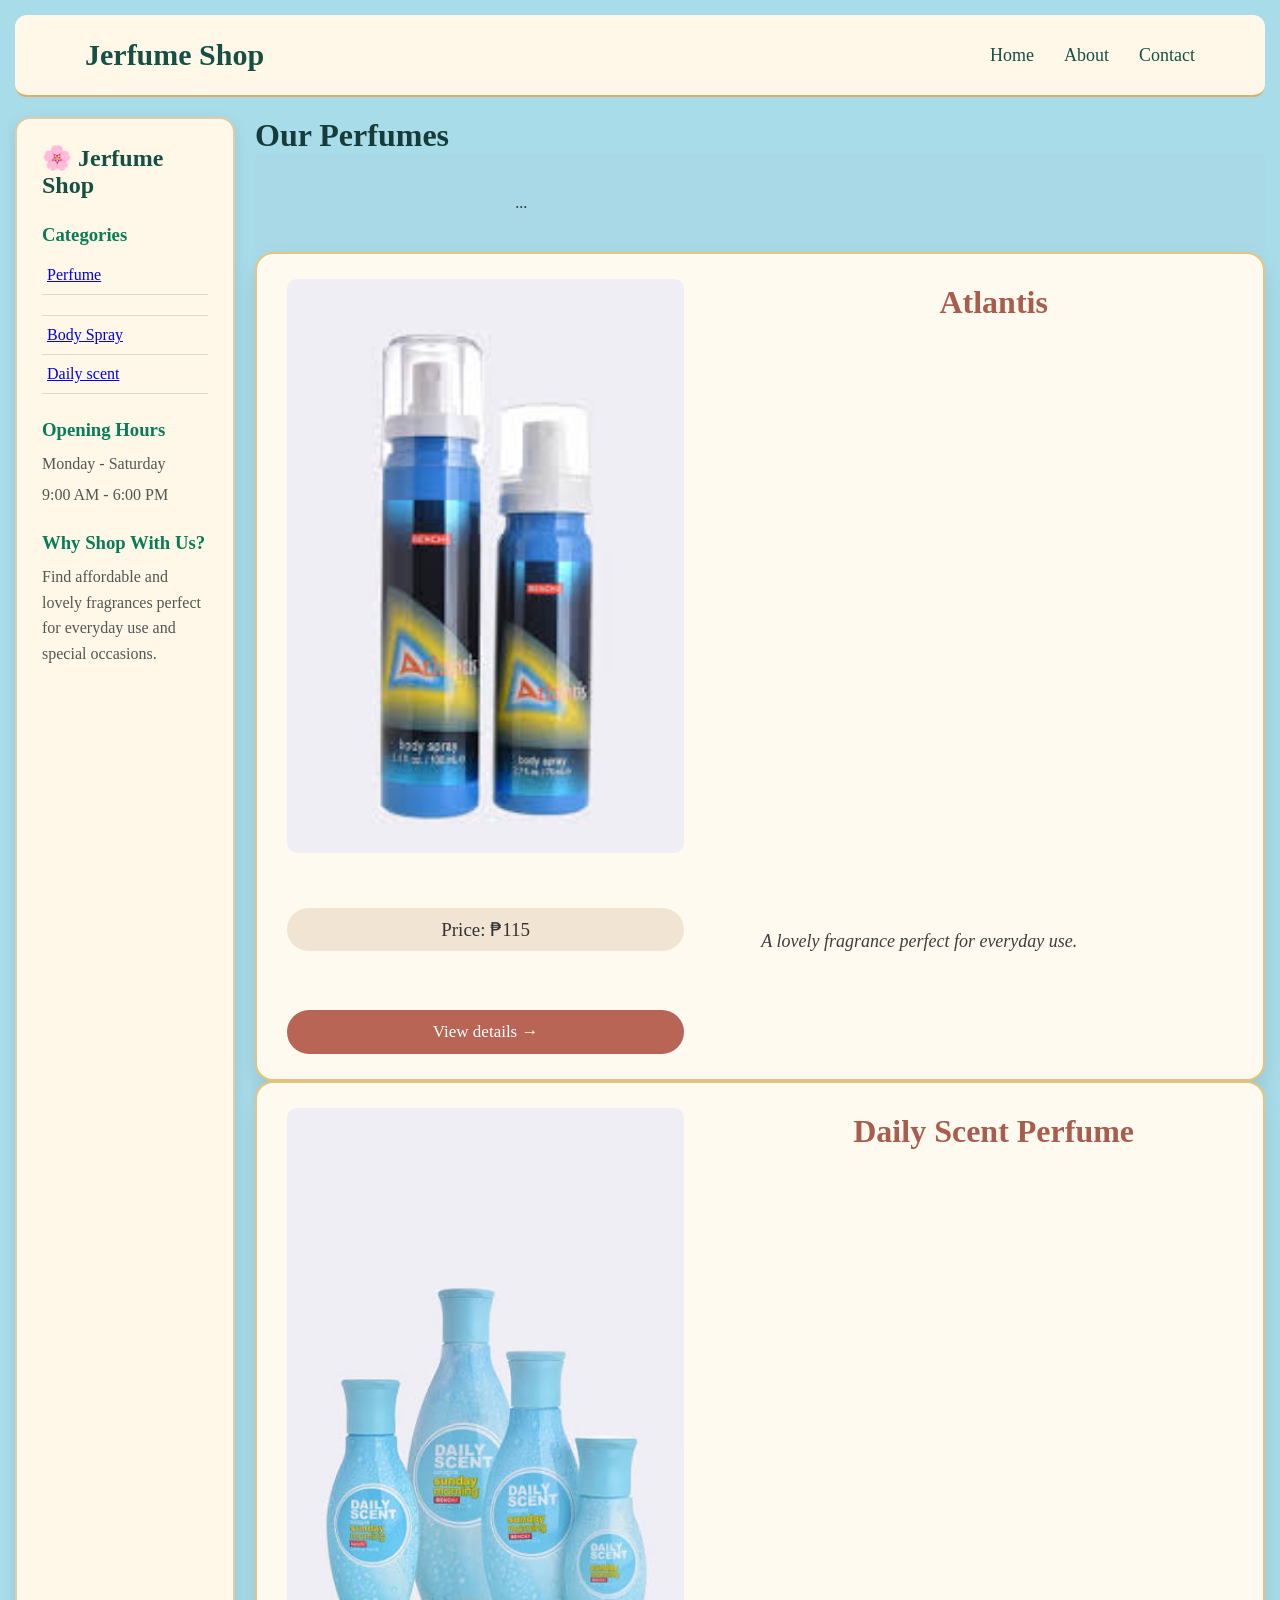
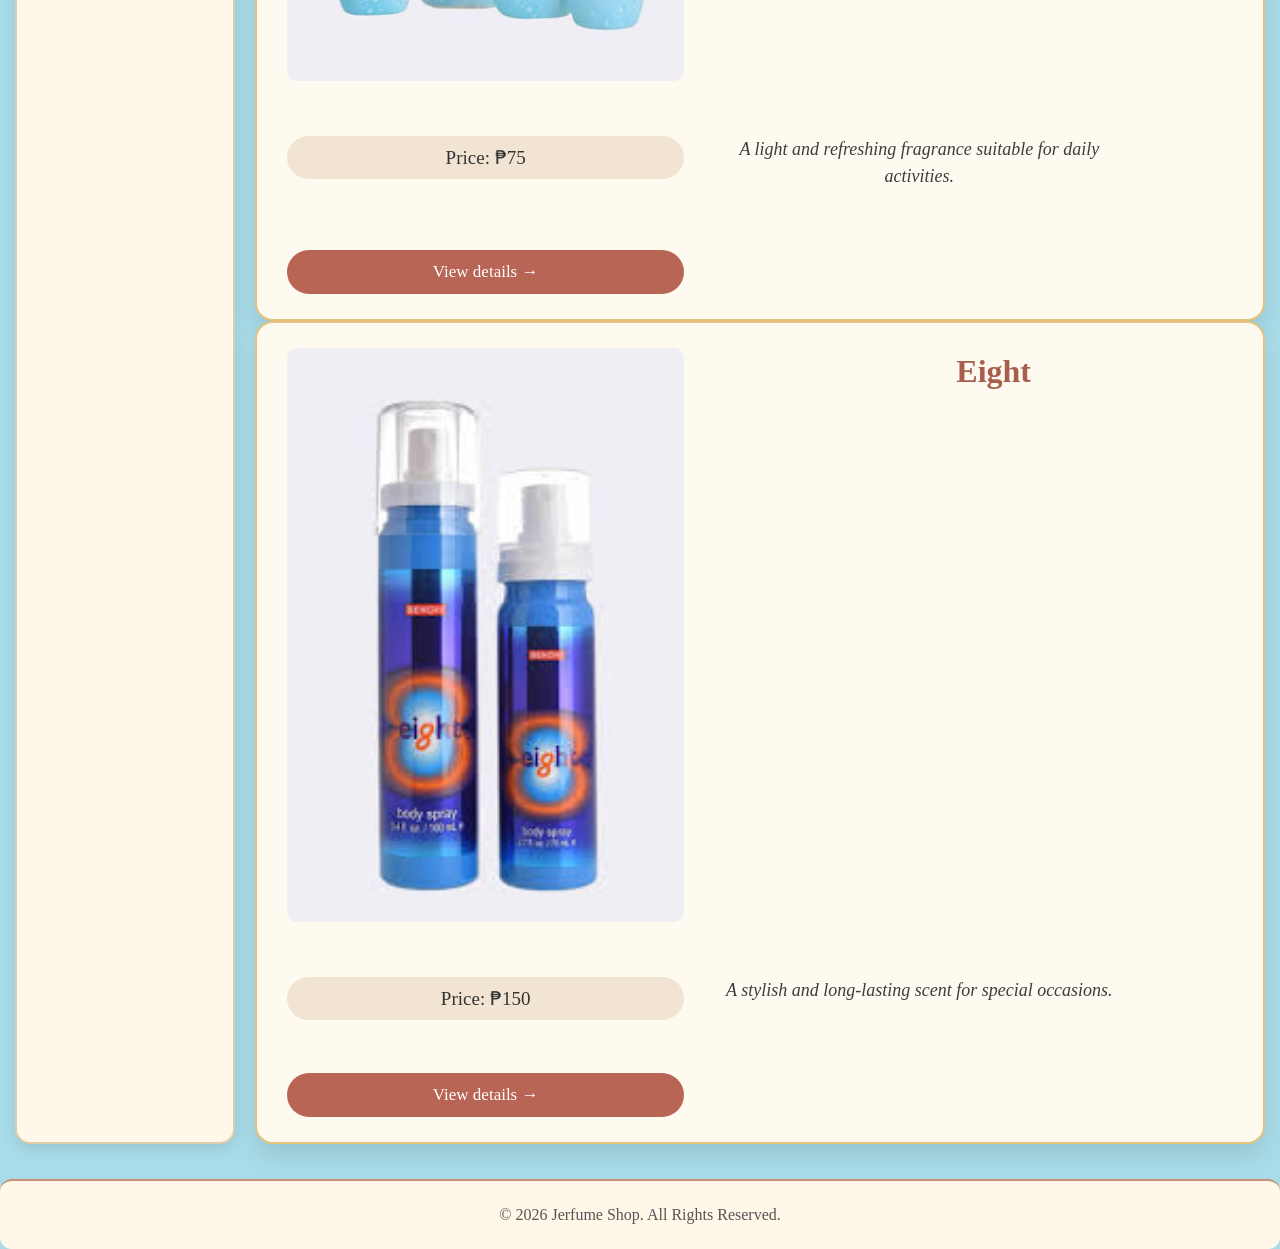
==== commit daeb75ca: "updated index" ====
--- a/index.html
+++ b/index.html
@@ -63,13 +63,13 @@
 
     <!-- MAIN -->
     <main>
+<main>
+    <h1>Our Perfumes</h1>
 
-        <section class="products">
-
-            <h1>Our Perfumes</h1>
-
-            <div class="product-container">
-
+    <div class="products">
+        ...
+    </div>
+</main>
 
                 <!-- 1. ATLANTIS -->
                 <div class="product-card">
@@ -82,10 +82,9 @@
                         Price: ₱115
                     </div>
 
-                    <p>
-                        A lovely fragrance perfect
-                        for everyday use.
-                    </p>
+                    <p class="product-description">
+    A lovely fragrance perfect for everyday use.
+</p>
 
                     <a href="products/atlantis.html">
                         View details →
--- a/style.css
+++ b/style.css
@@ -917,4 +917,516 @@
         width: 100%;
         flex: none;
     }
+}
+
+
+/* =========================================
+   RESPONSIVE / MOBILE-FIRST DESIGN
+   ========================================= */
+
+/* Base: MOBILE layout */
+* {
+    box-sizing: border-box;
+}
+
+html {
+    scroll-behavior: smooth;
+}
+
+body {
+    margin: 0;
+    padding: 0;
+    width: 100%;
+    overflow-x: hidden;
+}
+
+/* Main page layout */
+.page {
+    display: grid;
+    grid-template-columns: 1fr;
+    grid-template-areas:
+        "masthead"
+        "main"
+        "side"
+        "foot";
+    min-height: 100vh;
+}
+
+/* Header */
+header,
+.masthead {
+    grid-area: masthead;
+}
+
+/* Main content */
+main {
+    grid-area: main;
+    width: 100%;
+}
+
+/* Sidebar */
+aside,
+.side {
+    grid-area: side;
+    width: 100%;
+}
+
+/* Footer */
+footer,
+.foot {
+    grid-area: foot;
+    width: 100%;
+}
+
+
+/* =========================================
+   NAVIGATION
+   ========================================= */
+
+nav {
+    display: flex;
+    flex-wrap: wrap;
+    justify-content: center;
+    gap: 15px;
+}
+
+nav a {
+    text-decoration: none;
+}
+
+
+/* =========================================
+   ATLANTIS / PRODUCT
+   ========================================= */
+
+.product-container,
+.product-card,
+.product-details {
+    width: 100%;
+    max-width: 100%;
+}
+
+.product-container {
+    display: grid;
+    grid-template-columns: 1fr;
+    gap: 25px;
+}
+
+.product-image {
+    width: 100%;
+    max-width: 350px;
+    height: auto;
+    margin: 0 auto;
+    display: block;
+}
+
+.product-details {
+    min-width: 0;
+}
+
+.product-details img {
+    max-width: 100%;
+    height: auto;
+}
+
+
+/* =========================================
+   PRODUCT GRID
+   ========================================= */
+
+.products,
+.product-grid {
+    display: grid;
+    grid-template-columns: 1fr;
+    gap: 20px;
+    width: 100%;
+}
+
+.products img,
+.product-grid img {
+    max-width: 100%;
+    height: auto;
+}
+
+
+/* =========================================
+   FORMS
+   ========================================= */
+
+input,
+textarea,
+select,
+button {
+    max-width: 100%;
+    font-size: 16px;
+}
+
+input,
+textarea,
+select {
+    width: 100%;
+}
+
+textarea {
+    min-height: 120px;
+}
+
+button {
+    cursor: pointer;
+}
+
+
+/* =========================================
+   TABLET AND UP
+   700px
+   ========================================= */
+
+@media (min-width: 700px) {
+
+    .page {
+        grid-template-columns: 220px 1fr;
+        grid-template-areas:
+            "masthead masthead"
+            "side main"
+            "foot foot";
+    }
+
+    nav {
+        justify-content: flex-end;
+    }
+
+    .product-container {
+        grid-template-columns: 1fr 1fr;
+        align-items: start;
+        gap: 40px;
+    }
+
+    .products,
+    .product-grid {
+        grid-template-columns: repeat(
+            auto-fit,
+            minmax(220px, 1fr)
+        );
+    }
+}
+
+
+/* =========================================
+   DESKTOP
+   ========================================= */
+
+@media (min-width: 1000px) {
+
+    .page {
+        grid-template-columns: 220px 1fr;
+    }
+
+    main {
+        width: 100%;
+    }
+
+    .product-container {
+        grid-template-columns: 420px 1fr;
+        max-width: 1100px;
+        margin: 0 auto;
+    }
+
+    .product-image {
+        max-width: 100%;
+    }
+
+    .products,
+    .product-grid {
+        grid-template-columns: repeat(
+            auto-fit,
+            minmax(240px, 1fr)
+        );
+    }
+}
+
+
+/* =========================================
+   SMALL PHONE FIX
+   ========================================= */
+
+@media (max-width: 699px) {
+
+    h1 {
+        font-size: 2rem;
+    }
+
+    h2 {
+        font-size: 1.5rem;
+    }
+
+    .product-container {
+        padding: 15px;
+    }
+
+    .product-image {
+        max-width: 280px;
+    }
+
+    .product-details {
+        width: 100%;
+    }
+
+    nav a {
+        padding: 5px;
+    }
+
+    footer {
+        text-align: center;
+    }
+}
+
+/* =====================================
+   RESPONSIVE HOME PAGE
+   ===================================== */
+
+* {
+    box-sizing: border-box;
+}
+
+html,
+body {
+    margin: 0;
+    padding: 0;
+    width: 100%;
+    overflow-x: hidden;
+}
+
+/* Main page */
+.page {
+    width: 100%;
+    max-width: 1400px;
+    margin: 0 auto;
+}
+
+/* Header */
+header {
+    width: 100%;
+}
+
+/* Main content */
+main {
+    width: 100%;
+    min-width: 0;
+}
+
+/* Sidebar */
+aside {
+    min-width: 0;
+}
+
+/* =====================================
+   PRODUCT AREA
+   ===================================== */
+
+.products,
+.product-grid {
+    display: grid;
+    grid-template-columns: repeat(
+        auto-fit,
+        minmax(220px, 1fr)
+    );
+    gap: 25px;
+    width: 100%;
+    max-width: 100%;
+}
+
+/* Product cards */
+.product-card {
+    width: 100%;
+    max-width: 100%;
+    min-width: 0;
+}
+
+/* Product images */
+.product-card img {
+    display: block;
+    width: 100%;
+    max-width: 100%;
+    height: auto;
+    object-fit: contain;
+}
+
+/* =====================================
+   TABLET
+   ===================================== */
+
+@media (min-width: 700px) {
+
+    .page {
+        display: grid;
+        grid-template-columns: 220px 1fr;
+        gap: 20px;
+    }
+
+    .products,
+    .product-grid {
+        grid-template-columns:
+            repeat(auto-fit, minmax(220px, 1fr));
+    }
+}
+
+/* =====================================
+   DESKTOP
+   ===================================== */
+
+@media (min-width: 1000px) {
+
+    .page {
+        grid-template-columns: 220px 1fr;
+    }
+
+    .products,
+    .product-grid {
+        grid-template-columns:
+            repeat(auto-fit, minmax(240px, 1fr));
+    }
+}
+
+/* =====================================
+   MOBILE
+   ===================================== */
+
+@media (max-width: 699px) {
+
+    .page {
+        display: block;
+        width: 100%;
+    }
+
+    header {
+        width: 100%;
+    }
+
+    nav {
+        display: flex;
+        flex-wrap: wrap;
+        justify-content: center;
+        gap: 10px;
+    }
+
+    aside {
+        width: 100%;
+        margin-bottom: 20px;
+    }
+
+    main {
+        width: 100%;
+    }
+
+    .products,
+    .product-grid {
+        display: grid;
+        grid-template-columns: 1fr;
+        gap: 20px;
+        width: 100%;
+    }
+
+    .product-card {
+        width: 100%;
+        margin: 0 auto;
+    }
+
+    .product-card img {
+        max-width: 280px;
+        margin: 0 auto;
+    }
+
+    h1 {
+        font-size: 2rem;
+    }
+
+    h2 {
+        font-size: 1.5rem;
+    }
+}
+
+/* ================================
+   FINAL RESPONSIVE PRODUCT FIX
+   ================================ */
+
+.products,
+.product-grid {
+    display: grid !important;
+    width: 100% !important;
+    max-width: 100% !important;
+    grid-template-columns: repeat(
+        auto-fit,
+        minmax(220px, 1fr)
+    ) !important;
+    gap: 25px !important;
+}
+
+/* Prevent cards from becoming too wide */
+.product-card {
+    width: 100% !important;
+    min-width: 0 !important;
+    max-width: 100% !important;
+}
+
+/* Prevent images from causing horizontal scrolling */
+.product-card img {
+    max-width: 100% !important;
+    height: auto;
+}
+
+/* Main content must be allowed to shrink */
+main {
+    min-width: 0 !important;
+    max-width: 100% !important;
+}
+
+/* ================================
+   MOBILE
+   ================================ */
+
+@media (max-width: 699px) {
+
+    .products,
+    .product-grid {
+        grid-template-columns: 1fr !important;
+    }
+
+    .product-card {
+        width: 100% !important;
+    }
+}
+
+/* ================================
+   TABLET
+   ================================ */
+
+@media (min-width: 700px) and (max-width: 999px) {
+
+    .products,
+    .product-grid {
+        grid-template-columns:
+            repeat(2, minmax(0, 1fr)) !important;
+    }
+}
+
+/* ================================
+   DESKTOP
+   ================================ */
+
+@media (min-width: 1000px) {
+
+    .products,
+    .product-grid {
+        grid-template-columns:
+            repeat(2, minmax(0, 1fr)) !important;
+    }
+}
+
+
+.product-description {
+    text-align: center !important;
+    width: 100% !important;
+    margin: 20px 0 !important;
+    display: block !important;
+    position: static !important;
 }
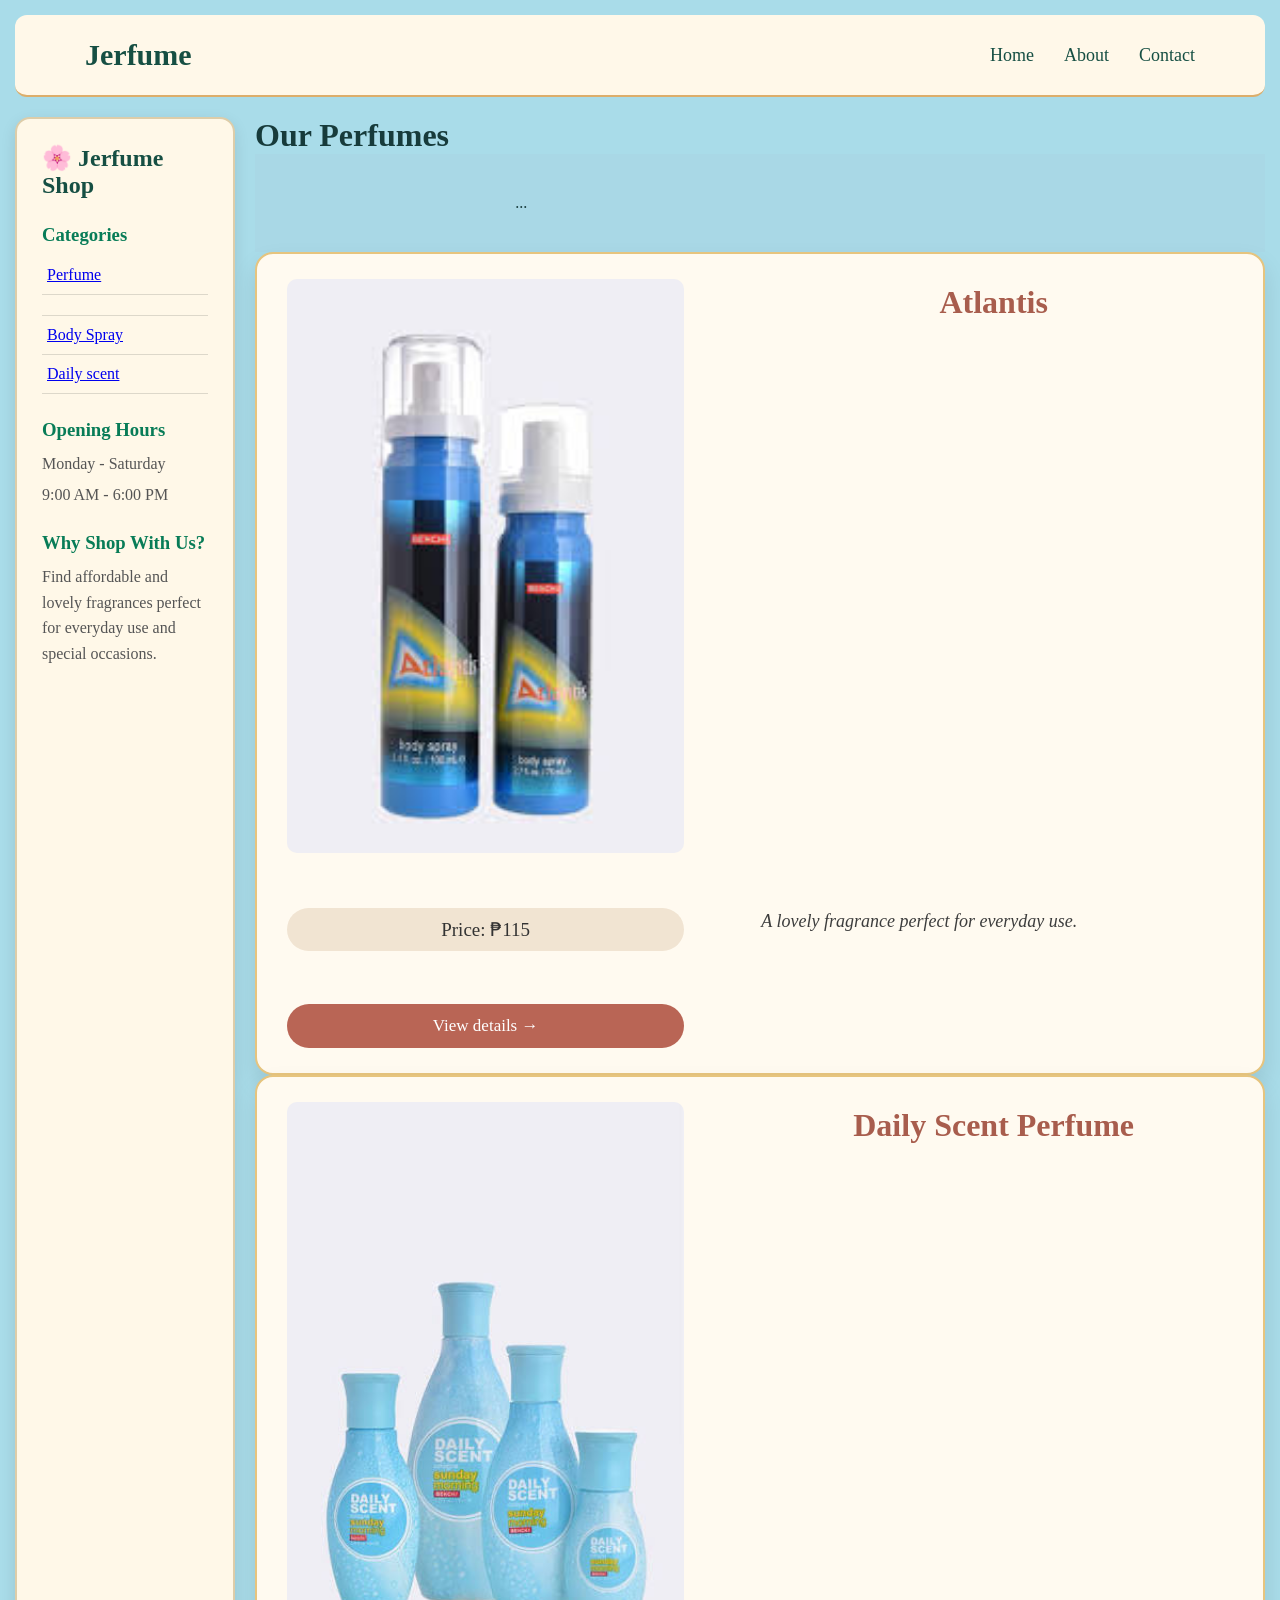
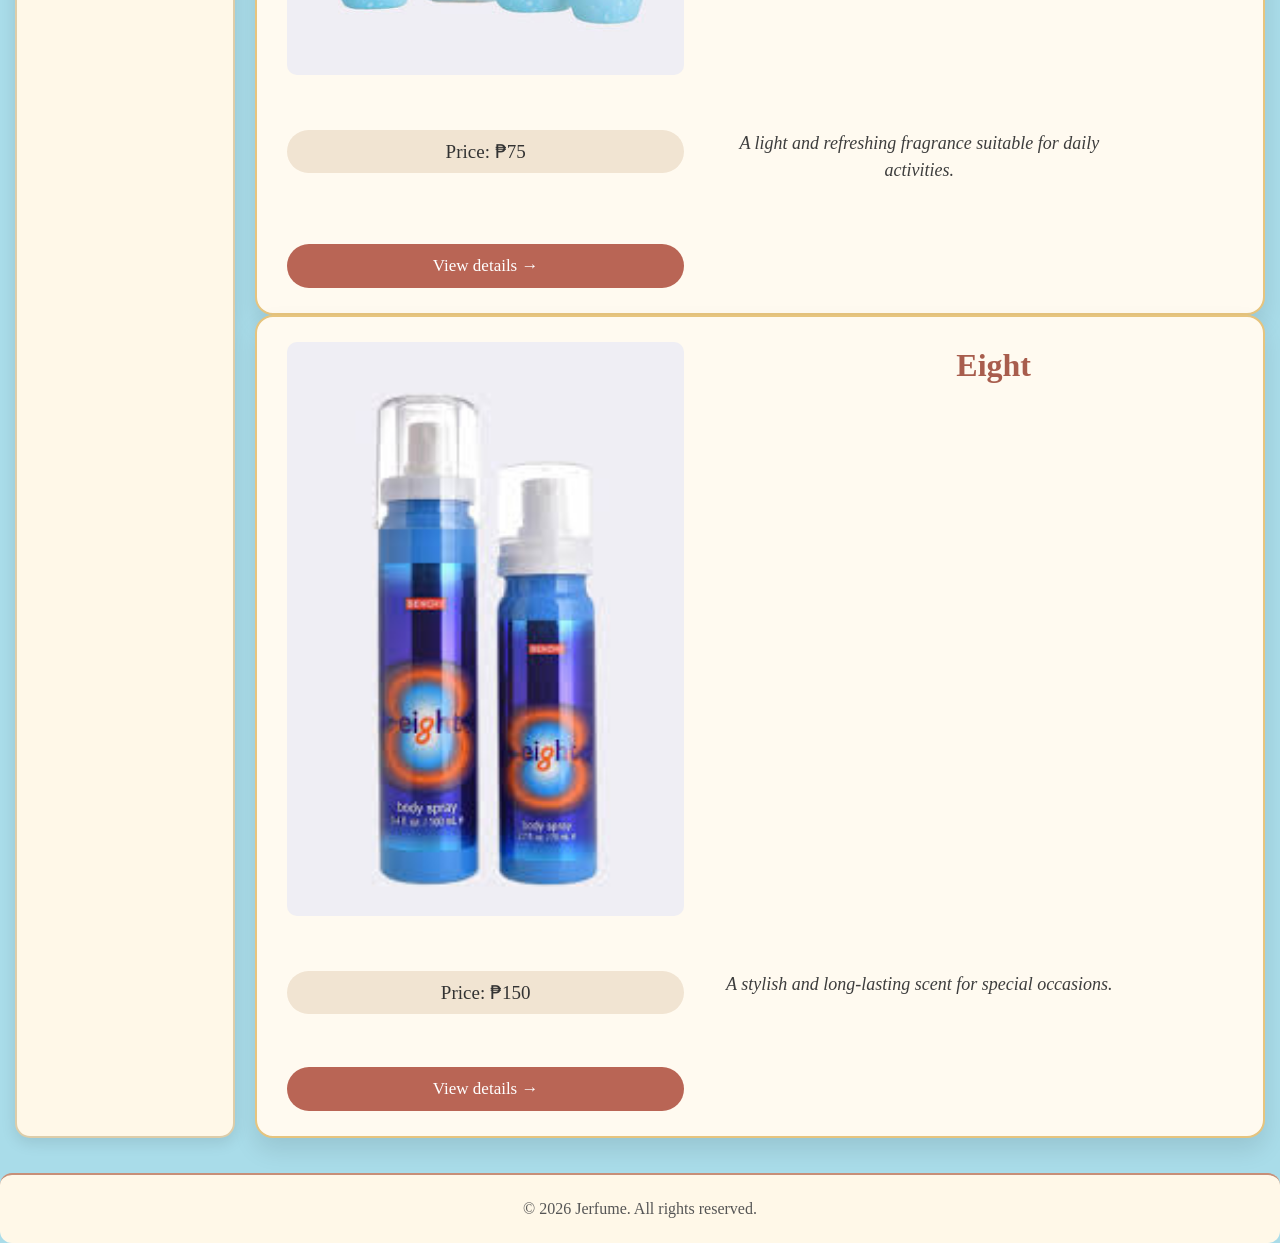
==== commit 7ae2c5d5: "script" ====
--- a/index.html
+++ b/index.html
@@ -17,7 +17,8 @@
     <!-- HEADER -->
     <header class="site-header">
 
-        <h1>Jerfume Shop</h1>
+        <h1 id="shop-name">Jerfume</h1>
+
 
         <nav>
             <ul>
@@ -152,14 +153,13 @@
     <!-- FOOTER -->
     <footer>
 
-        <p>
-            © 2026 Jerfume Shop.
-            All Rights Reserved.
-        </p>
+
+             © <span id="copyright-year"></span> Jerfume. All rights reserved.
+</footer>
+        
 
     </footer>
-
+<script src="script.js"></script>
 </div>
-
 </body>
 </html>
--- a/style.css
+++ b/style.css
@@ -1421,12 +1421,3 @@
             repeat(2, minmax(0, 1fr)) !important;
     }
 }
-
-
-.product-description {
-    text-align: center !important;
-    width: 100% !important;
-    margin: 20px 0 !important;
-    display: block !important;
-    position: static !important;
-}
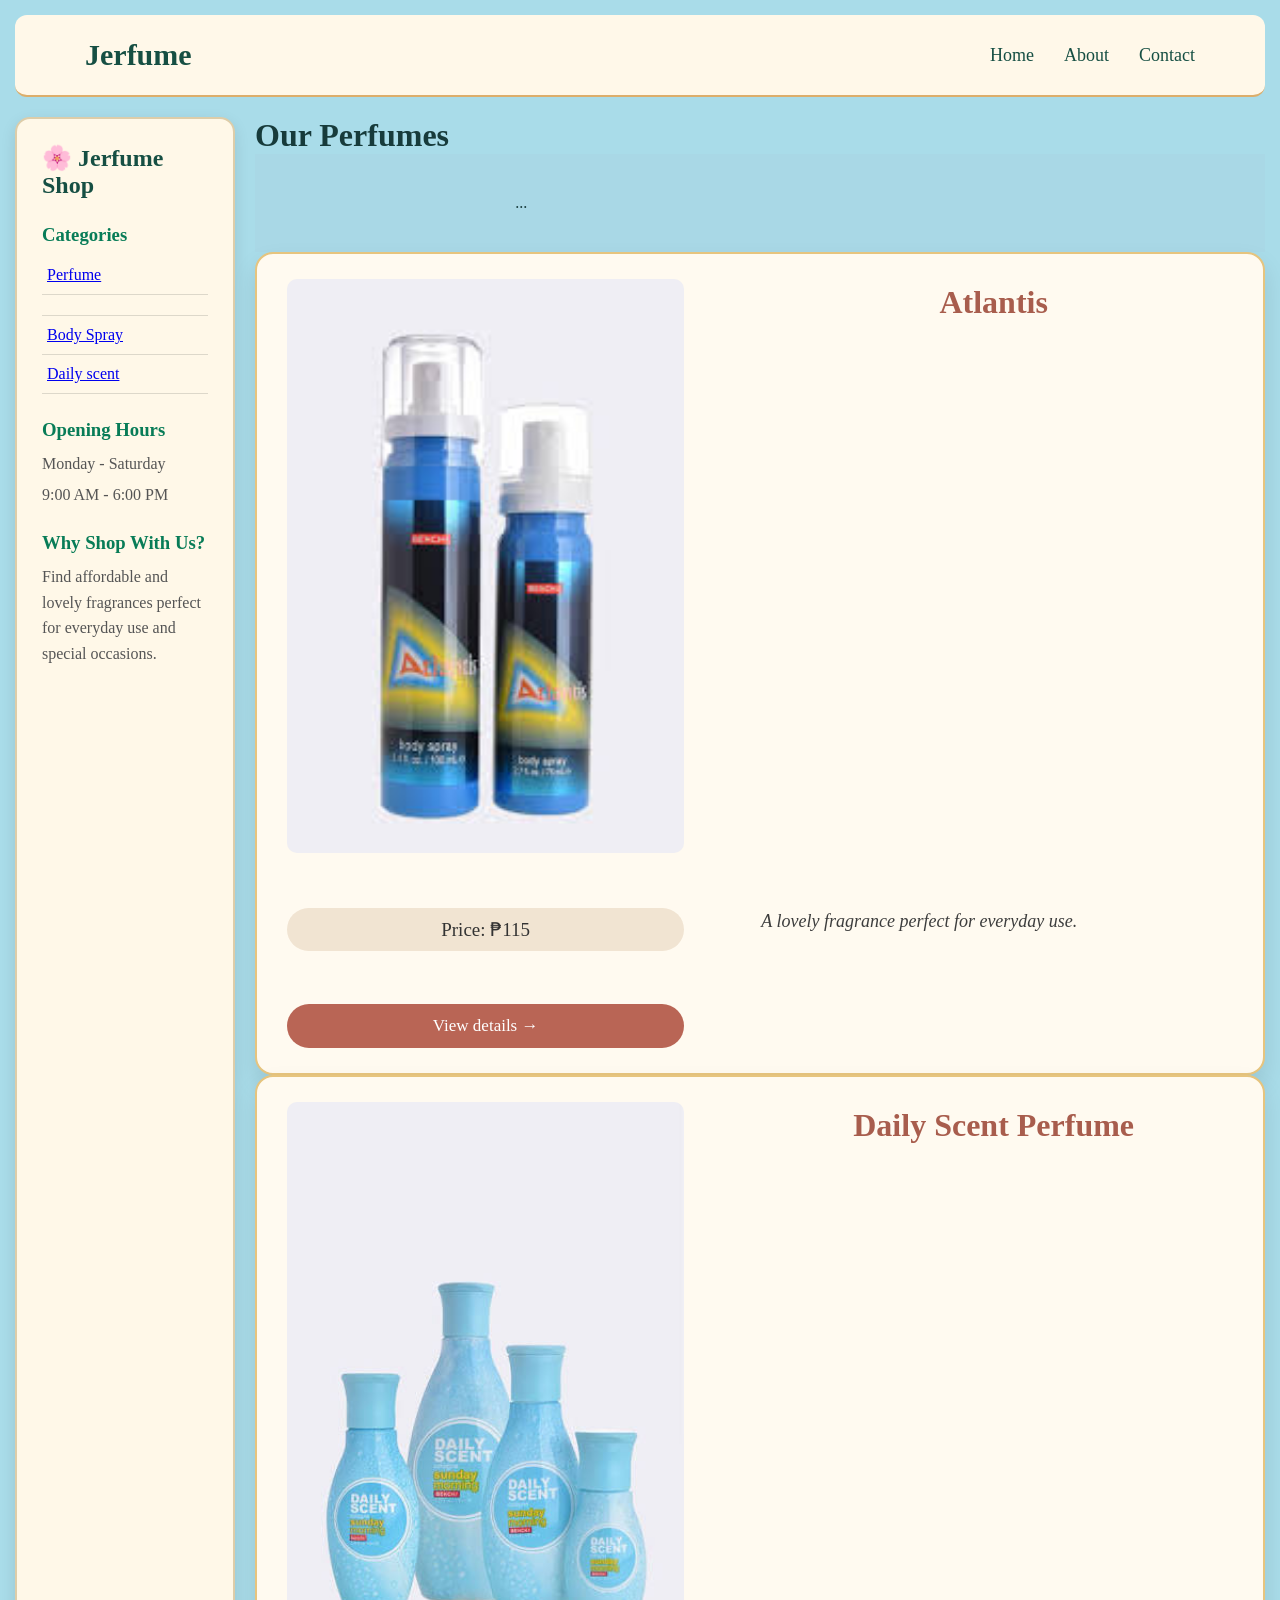
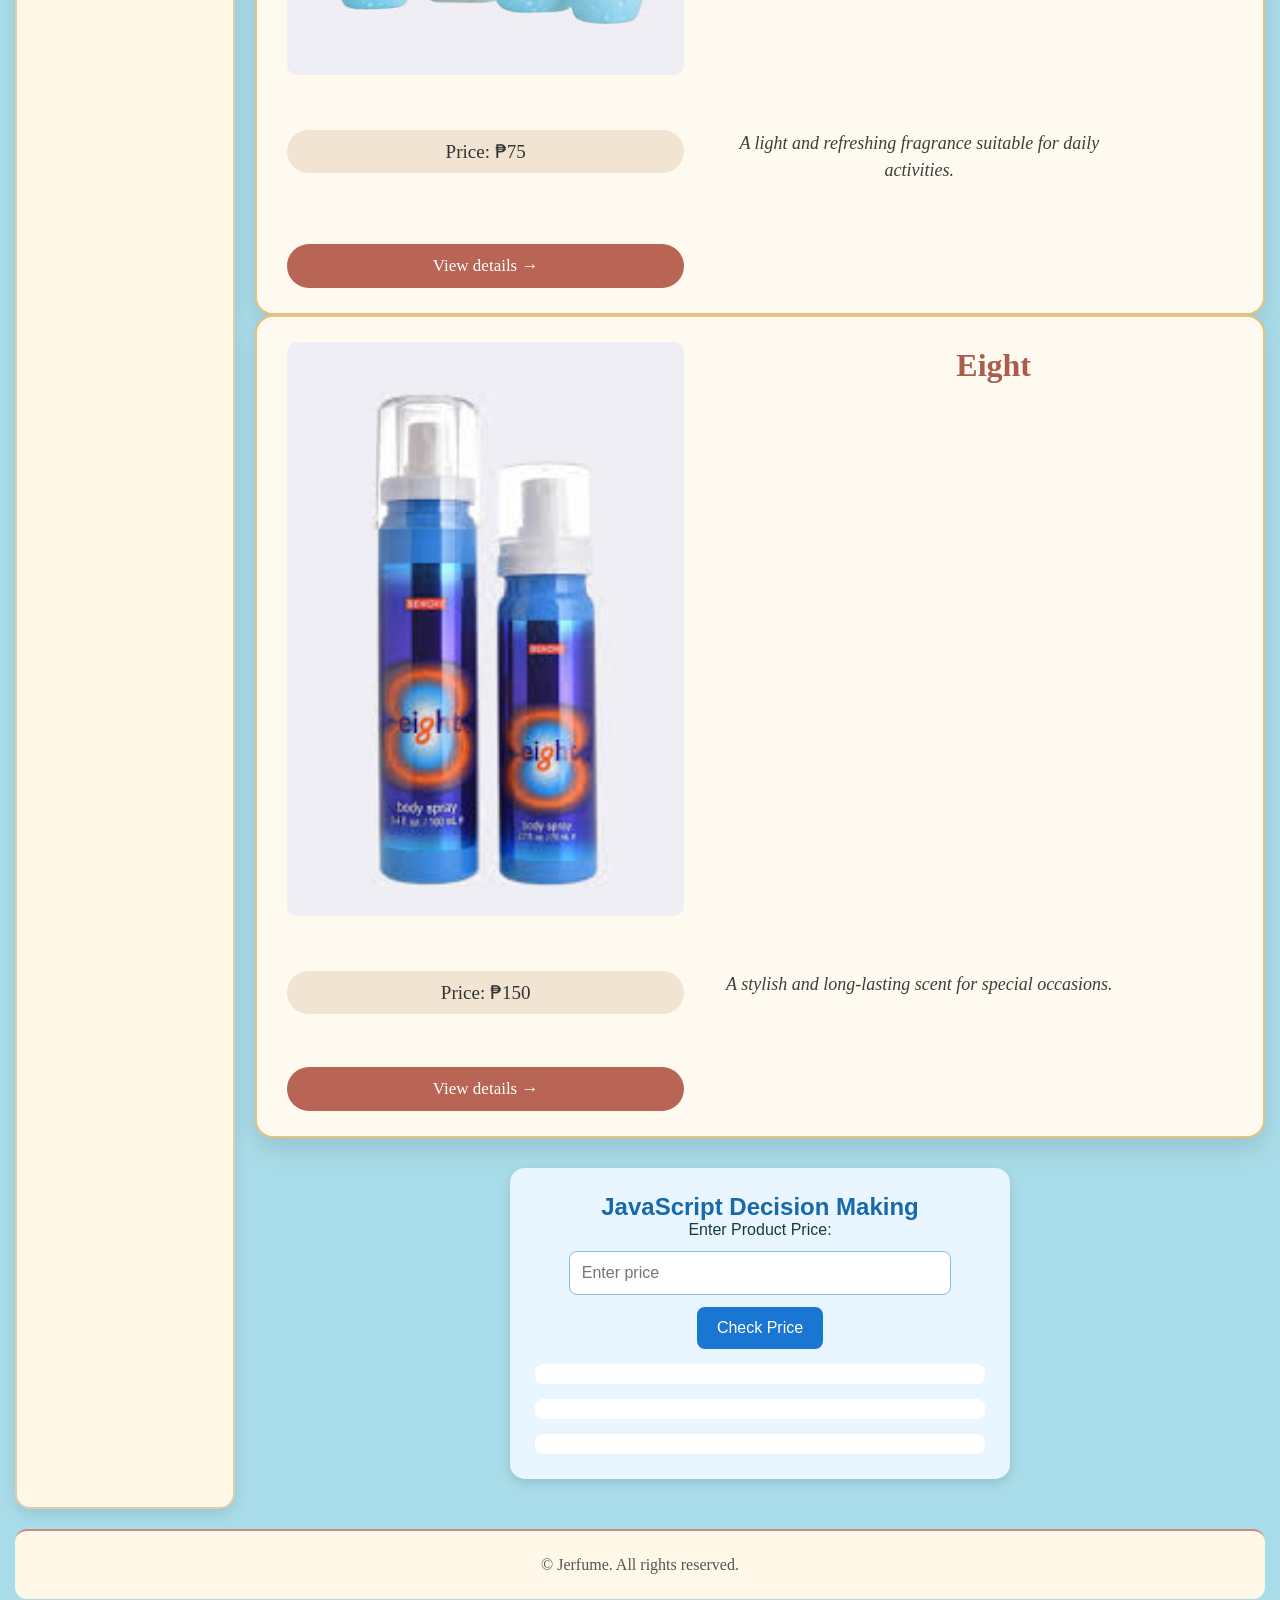
==== commit 28081651: "update all html" ====
--- a/index.html
+++ b/index.html
@@ -140,10 +140,23 @@
                         View details →
                     </a>
 
-                </div>
+                </div></section>
 
 
-            </div>
+            <section class="comparison">
+    <h2>JavaScript Decision Making</h2>
+
+    <label for="price">Enter Product Price:</label>
+    <input type="number" id="price" placeholder="Enter price">
+
+    <button onclick="checkPrice()">Check Price</button>
+
+    <div id="ifResult"></div>
+    <div id="ternaryResult"></div>
+    <div id="typeResult"></div>
+</section>
+
+<script src="script.js"></script>
 
         </section>
 
--- a/style.css
+++ b/style.css
@@ -1421,3 +1421,83 @@
             repeat(2, minmax(0, 1fr)) !important;
     }
 }
+.comparison {
+    max-width: 500px;
+    margin: 30px auto;
+    padding: 25px;
+    background: #eaf6ff;
+    border-radius: 15px;
+    text-align: center;
+    font-family: Arial, sans-serif;
+    box-shadow: 0 4px 12px #00000020;
+}
+
+.comparison h2 {
+    color: #1769aa;
+}
+
+.comparison input {
+    width: 85%;
+    padding: 12px;
+    margin: 12px 0;
+    border: 1px solid #8bbde5;
+    border-radius: 8px;
+}
+
+.comparison button {
+    padding: 12px 20px;
+    background: #1976d2;
+    color: white;
+    border: none;
+    border-radius: 8px;
+    cursor: pointer;
+}
+
+.comparison button:hover {
+    background: #0d47a1;
+}
+
+.comparison div {
+    margin-top: 15px;
+    padding: 10px;
+    background: white;
+    border-radius: 8px;
+}
+
+
+/* JERFUME SHOP DECISIONS */
+.shop-decisions {
+    max-width: 1000px;
+    margin: 40px auto;
+    padding: 25px;
+    text-align: center;
+}
+
+.shop-decisions h2 {
+    color: #8b4560;
+    font-size: 30px;
+    margin-bottom: 10px;
+}
+
+.shop-decisions > p {
+    color: #666;
+    margin-bottom: 25px;
+}
+
+.decision-card {
+    background: #fff8fa;
+    border: 1px solid #e8c5d2;
+    border-radius: 12px;
+    padding: 20px;
+    margin: 15px 0;
+    box-shadow: 0 3px 10px rgba(0, 0, 0, 0.08);
+}
+
+.decision-card h3 {
+    color: #8b4560;
+}
+
+.decision-card p {
+    color: #333;
+    font-size: 16px;
+}
